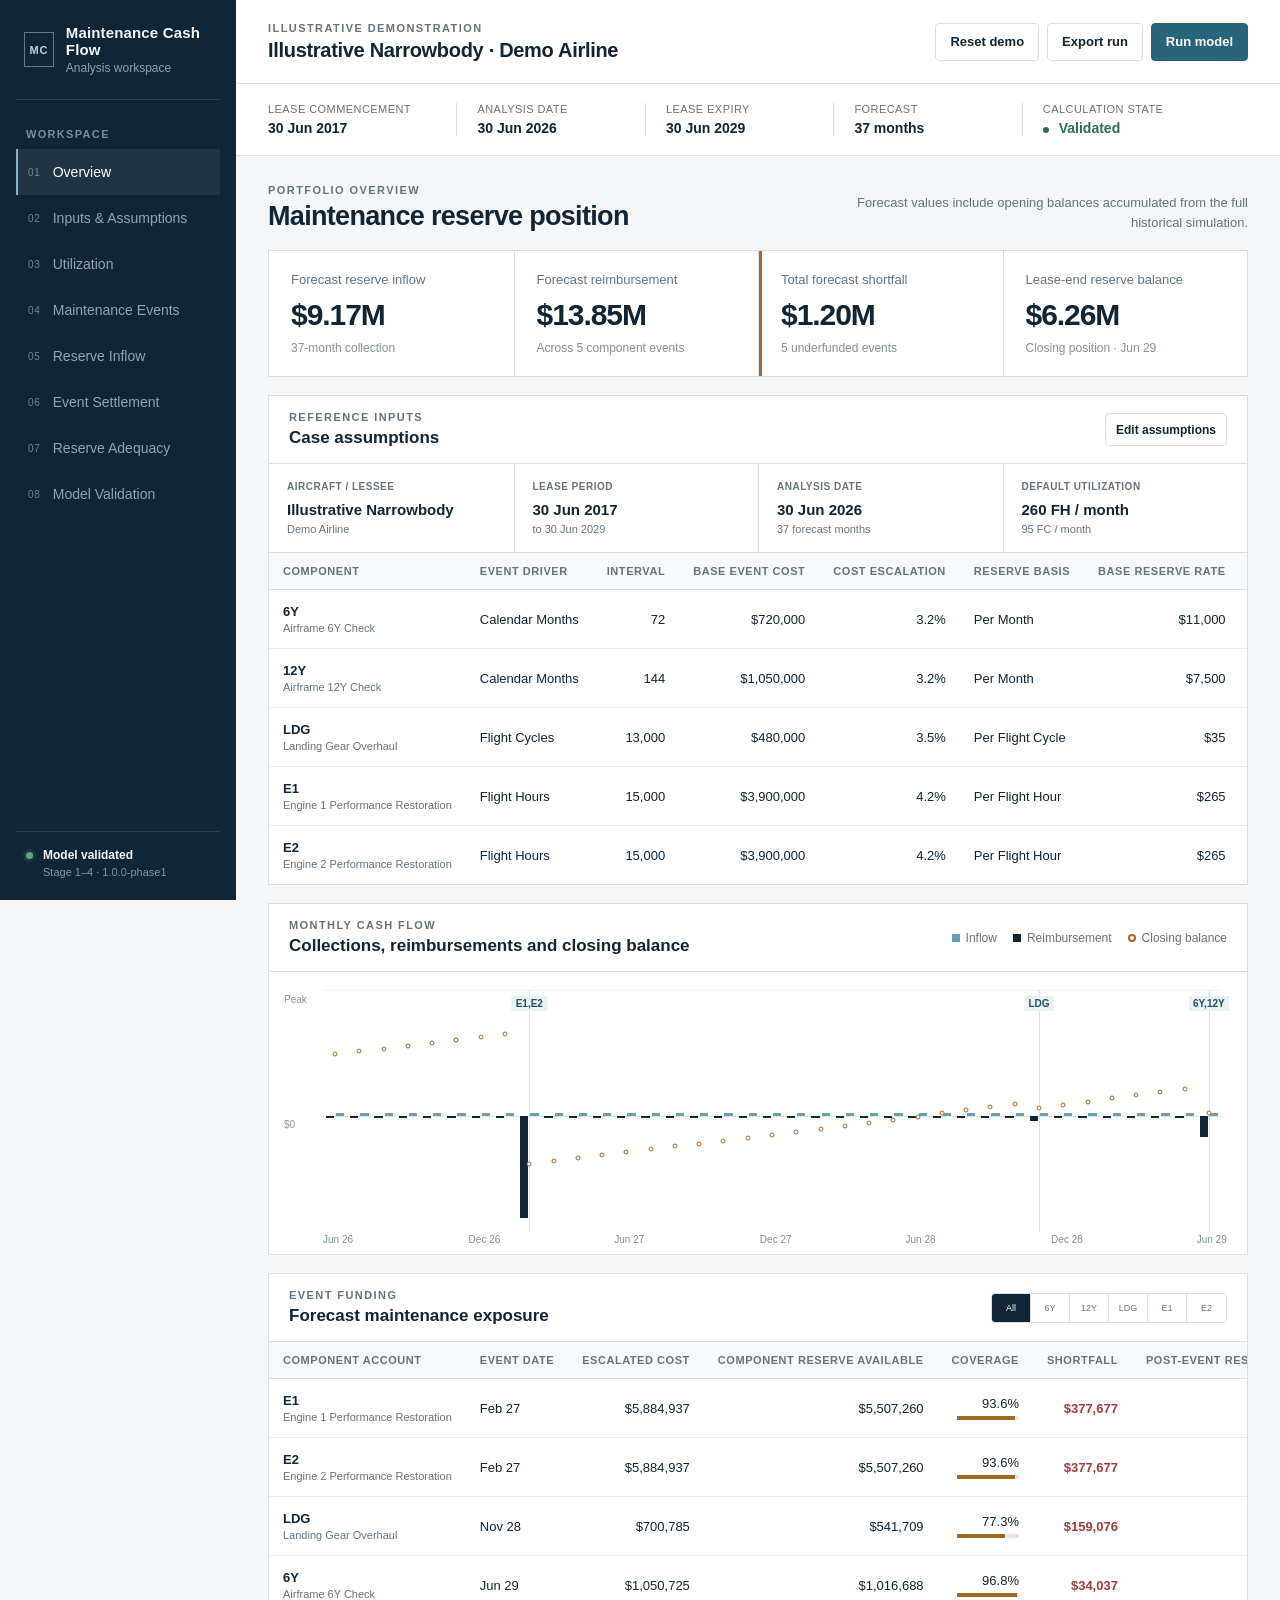
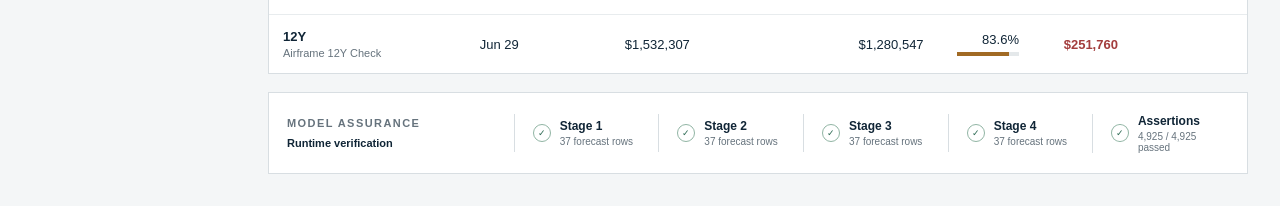
==== docs/index.html @ 44907648 "Initial release" ====
<!doctype html>
<html lang="en">
  <head>
    <meta charset="utf-8">
    <meta name="viewport" content="width=device-width, initial-scale=1">
    <title>Aircraft Maintenance Cash Flow Analysis</title>
    <meta name="description" content="Aircraft maintenance reserve cash-flow workspace">
    <link rel="stylesheet" href="styles.css">
  </head>
  <body>
    <div class="application-shell">
      <aside class="side-navigation">
        <div class="product-mark" aria-label="Aircraft Maintenance Cash Flow Analysis">
          <span class="mark-symbol">MC</span>
          <span><strong>Maintenance Cash Flow</strong><small>Analysis workspace</small></span>
        </div>
        <nav id="model-navigation" aria-label="Model sections">
          <p class="nav-label">Workspace</p>
          <button class="nav-item active" data-view="overview"><span class="nav-index">01</span>Overview</button>
          <button class="nav-item" data-view="assumptions"><span class="nav-index">02</span>Inputs &amp; Assumptions</button>
          <button class="nav-item" data-view="utilization"><span class="nav-index">03</span>Utilization</button>
          <button class="nav-item" data-view="events"><span class="nav-index">04</span>Maintenance Events</button>
          <button class="nav-item" data-view="inflows"><span class="nav-index">05</span>Reserve Inflow</button>
          <button class="nav-item" data-view="cashflow"><span class="nav-index">06</span>Event Settlement</button>
          <button class="nav-item" data-view="risk"><span class="nav-index">07</span>Reserve Adequacy</button>
          <button class="nav-item" data-view="audit"><span class="nav-index">08</span>Model Validation</button>
        </nav>
        <div class="model-version"><span class="status-dot"></span><div><strong id="model-state">Model validated</strong><span id="model-version">Stage 1–4 · v1.0.0-phase1</span></div></div>
      </aside>

      <main class="workspace">
        <header class="top-bar">
          <div><p class="eyebrow" id="case-context">Illustrative demonstration</p><h1 id="case-title">Illustrative Narrowbody · Demo Airline</h1></div>
          <div class="top-actions">
            <button class="button secondary" id="reset-case">Reset demo</button>
            <button class="button secondary" id="export-data">Export run</button>
            <button class="button primary" id="run-model">Run model</button>
          </div>
        </header>

        <section class="case-strip" aria-label="Case details">
          <div><span>Lease commencement</span><strong id="lease-start">—</strong></div>
          <div><span>Analysis date</span><strong id="analysis-date">—</strong></div>
          <div><span>Lease expiry</span><strong id="lease-expiry">—</strong></div>
          <div><span>Forecast</span><strong id="forecast-months">—</strong></div>
          <div class="validated-state"><span>Calculation state</span><strong id="calculation-state"><i></i> Validated</strong></div>
        </section>

        <div id="view-root" tabindex="-1"></div>
      </main>
    </div>

    <div class="toast" id="toast" role="status" aria-live="polite"></div>
    <script src="dashboard-data.js"></script>
    <script src="app.js" defer></script>
  </body>
</html>
---- docs/styles.css ----
:root {
  --canvas: #f4f6f7;
  --surface: #ffffff;
  --ink: #102536;
  --muted: #66737d;
  --border: #d8dee2;
  --accent: #28647a;
  --accent-dark: #1f5265;
  --funded: #2f6b55;
  --warning: #a16a24;
  --danger: #a33d3d;
}

* {
  box-sizing: border-box;
}

html,
body {
  margin: 0;
  min-height: 100%;
}

body {
  background: var(--canvas);
  color: var(--ink);
  font-family: Inter, "IBM Plex Sans", "Segoe UI", Helvetica, Arial, sans-serif;
  font-variant-numeric: tabular-nums;
}

button,
a {
  font: inherit;
}

button:focus-visible,
a:focus-visible {
  outline: 2px solid var(--accent);
  outline-offset: 2px;
}

.application-shell {
  min-height: 100vh;
}

.side-navigation {
  position: fixed;
  inset: 0 auto 0 0;
  width: 236px;
  padding: 24px 16px 18px;
  background: var(--ink);
  color: #f3f7f8;
  display: flex;
  flex-direction: column;
  z-index: 5;
}

.product-mark {
  display: flex;
  align-items: center;
  gap: 12px;
  padding: 0 8px 24px;
  border-bottom: 1px solid rgba(255, 255, 255, 0.12);
}

.mark-symbol {
  display: grid;
  place-items: center;
  width: 35px;
  height: 35px;
  border: 1px solid rgba(255, 255, 255, 0.38);
  color: #b7d4df;
  font-size: 11px;
  font-weight: 750;
  letter-spacing: 0.08em;
}

.product-mark strong,
.product-mark small {
  display: block;
}

.product-mark strong {
  font-size: 13px;
  letter-spacing: 0.01em;
}

.product-mark small {
  margin-top: 3px;
  color: #91a3ad;
  font-size: 11px;
}

.side-navigation nav {
  margin-top: 28px;
}

.nav-label {
  margin: 0 10px 9px;
  color: #78909c;
  font-size: 10px;
  font-weight: 700;
  letter-spacing: 0.12em;
  text-transform: uppercase;
}

.nav-item {
  width: 100%;
  min-height: 42px;
  padding: 0 10px;
  border: 0;
  border-left: 2px solid transparent;
  background: transparent;
  color: #93a6b0;
  display: flex;
  align-items: center;
  gap: 12px;
  text-align: left;
  font-size: 12px;
}

.nav-item:disabled {
  opacity: 1;
  cursor: default;
}

.nav-item:not(.active):hover {
  background: rgba(255, 255, 255, 0.04);
  color: #d9e3e7;
  cursor: pointer;
}

.nav-item.active {
  border-left-color: #86b6c8;
  background: rgba(255, 255, 255, 0.07);
  color: #fff;
}

.nav-index {
  color: #6e8793;
  font-size: 9px;
  letter-spacing: 0.08em;
}

.model-version {
  margin-top: auto;
  padding: 16px 10px 4px;
  border-top: 1px solid rgba(255, 255, 255, 0.12);
  display: flex;
  gap: 10px;
}

.status-dot {
  width: 7px;
  height: 7px;
  margin-top: 4px;
  border-radius: 50%;
  background: #62a383;
  box-shadow: 0 0 0 3px rgba(98, 163, 131, 0.14);
}

.model-version strong,
.model-version span {
  display: block;
}

.model-version strong {
  font-size: 11px;
}

.model-version span {
  margin-top: 4px;
  color: #8399a4;
  font-size: 10px;
}

.workspace {
  margin-left: 236px;
  min-width: 0;
}

.top-bar {
  height: 76px;
  padding: 0 32px;
  border-bottom: 1px solid var(--border);
  background: rgba(255, 255, 255, 0.96);
  display: flex;
  align-items: center;
  justify-content: space-between;
  position: sticky;
  top: 0;
  z-index: 4;
}

.eyebrow {
  margin: 0 0 5px;
  color: var(--muted);
  font-size: 9px;
  font-weight: 750;
  letter-spacing: 0.13em;
  text-transform: uppercase;
}

.top-bar h1 {
  margin: 0;
  font-size: 17px;
  font-weight: 660;
  letter-spacing: -0.015em;
}

.top-actions {
  display: flex;
  align-items: center;
  gap: 8px;
}

.button {
  min-height: 35px;
  padding: 0 14px;
  border-radius: 4px;
  display: inline-flex;
  align-items: center;
  justify-content: center;
  text-decoration: none;
  font-size: 11px;
  font-weight: 650;
}

.button.secondary {
  border: 1px solid var(--border);
  background: #fff;
  color: var(--ink);
}

.button.secondary:hover {
  border-color: #aeb9bf;
  background: #fafbfb;
}

.button.primary {
  border: 1px solid var(--accent);
  background: var(--accent);
  color: #fff;
}

.button.primary:disabled {
  border-color: #9aacb4;
  background: #9aacb4;
  cursor: not-allowed;
}

.case-strip {
  min-height: 65px;
  padding: 0 32px;
  border-bottom: 1px solid var(--border);
  background: #fff;
  display: grid;
  grid-template-columns: repeat(4, minmax(130px, 1fr)) 1.2fr;
  align-items: center;
}

.case-strip > div {
  min-width: 0;
  padding-right: 20px;
}

.case-strip > div + div {
  padding-left: 20px;
  border-left: 1px solid var(--border);
}

.case-strip span,
.case-strip strong {
  display: block;
}

.case-strip span {
  color: var(--muted);
  font-size: 9px;
  letter-spacing: 0.04em;
  text-transform: uppercase;
}

.case-strip strong {
  margin-top: 5px;
  font-size: 11px;
  font-weight: 650;
}

.validated-state strong {
  color: var(--funded);
}

.validated-state i {
  display: inline-block;
  width: 6px;
  height: 6px;
  margin-right: 6px;
  border-radius: 50%;
  background: var(--funded);
}

.pending-state {
  color: var(--warning) !important;
}

.pending-state i {
  background: var(--warning) !important;
}

.overview-heading {
  padding: 28px 32px 18px;
  display: flex;
  justify-content: space-between;
  align-items: end;
}

.overview-heading h2 {
  margin: 0;
  font-size: 22px;
  font-weight: 650;
  letter-spacing: -0.025em;
}

.overview-note {
  max-width: 430px;
  margin: 0;
  color: var(--muted);
  font-size: 10px;
  line-height: 1.5;
  text-align: right;
}

.page-heading {
  min-height: 92px;
}

.heading-side {
  display: flex;
  align-items: center;
  justify-content: flex-end;
  gap: 14px;
}

.draft-badge {
  display: none;
  padding: 5px 8px;
  border: 1px solid #dcc6a8;
  border-radius: 3px;
  background: #fbf6ee;
  color: #805721;
  font-size: 9px;
  font-weight: 700;
  white-space: nowrap;
}

.draft-badge.visible {
  display: inline-block;
}

.metric-grid {
  margin: 0 32px 18px;
  border: 1px solid var(--border);
  background: #fff;
  display: grid;
  grid-template-columns: repeat(4, 1fr);
}

.metric-grid.three {
  grid-template-columns: repeat(3, 1fr);
}

.metric-grid article {
  min-height: 118px;
  padding: 21px 22px;
  position: relative;
}

.metric-grid article + article {
  border-left: 1px solid var(--border);
}

.metric-grid article::before {
  content: "";
  position: absolute;
  inset: 0 auto 0 0;
  width: 3px;
  background: transparent;
}

.metric-grid article.risk-metric::before {
  background: var(--warning);
}

.metric-grid span,
.metric-grid strong,
.metric-grid small {
  display: block;
}

.metric-grid span {
  color: var(--muted);
  font-size: 10px;
}

.metric-grid strong {
  margin-top: 11px;
  font-size: 25px;
  font-weight: 620;
  letter-spacing: -0.035em;
}

.metric-grid small {
  margin-top: 9px;
  color: #84919a;
  font-size: 9px;
}

.panel {
  margin: 0 32px 18px;
  border: 1px solid var(--border);
  background: var(--surface);
}

.panel-header {
  min-height: 66px;
  padding: 15px 20px;
  border-bottom: 1px solid var(--border);
  display: flex;
  align-items: center;
  justify-content: space-between;
  gap: 18px;
}

.panel-header h3 {
  margin: 0;
  font-size: 14px;
  font-weight: 660;
}

.panel-note {
  color: var(--muted);
  font-size: 9px;
}

.button.compact {
  min-height: 29px;
  padding-inline: 10px;
  font-size: 9px;
}

.button.large {
  min-height: 40px;
  padding-inline: 18px;
}

.section-filter {
  margin: 0 32px 12px;
  display: flex;
  justify-content: flex-end;
}

.reserve-account-control {
  margin: 0 32px 20px;
  border: 1px solid #aebfc5;
  border-top: 3px solid var(--accent);
  border-radius: 4px;
  background: #fff;
  box-shadow: 0 5px 18px rgba(29, 51, 59, 0.06);
}

.reserve-account-intro {
  padding: 20px 22px 18px;
  display: flex;
  align-items: center;
  justify-content: space-between;
  gap: 32px;
}

.reserve-account-intro h3 {
  margin: 4px 0 7px;
  color: var(--ink);
  font-size: 19px;
  font-weight: 680;
  letter-spacing: -0.025em;
}

.reserve-account-intro p:last-child {
  max-width: 760px;
  margin: 0;
  color: #5c6d75;
  font-size: 13px;
  line-height: 1.55;
}

.active-account {
  min-width: 190px;
  padding-left: 20px;
  border-left: 1px solid var(--border);
}

.active-account span,
.active-account strong,
.active-account small {
  display: block;
}

.active-account span {
  color: var(--muted);
  font-size: 10px;
  font-weight: 700;
  letter-spacing: 0.07em;
  text-transform: uppercase;
}

.active-account strong {
  margin-top: 5px;
  color: var(--accent-dark);
  font-size: 15px;
}

.active-account small {
  margin-top: 3px;
  color: var(--muted);
  font-size: 11px;
}

.reserve-account-tabs {
  display: grid;
  grid-template-columns: repeat(6, minmax(0, 1fr));
  border-top: 1px solid var(--border);
}

.reserve-account-tabs button {
  min-height: 64px;
  padding: 11px 12px;
  border: 0;
  border-right: 1px solid var(--border);
  background: #f8fafb;
  color: var(--ink);
  text-align: left;
  cursor: pointer;
  transition: background 140ms ease, color 140ms ease, box-shadow 140ms ease;
}

.reserve-account-tabs button:last-child {
  border-right: 0;
}

.reserve-account-tabs button:hover {
  background: #eef4f5;
}

.reserve-account-tabs button:focus-visible {
  position: relative;
  z-index: 1;
  outline: 3px solid rgba(47, 108, 126, 0.32);
  outline-offset: -3px;
}

.reserve-account-tabs button strong,
.reserve-account-tabs button small {
  display: block;
}

.reserve-account-tabs button strong {
  font-size: 14px;
  font-weight: 750;
}

.reserve-account-tabs button small {
  margin-top: 4px;
  overflow: hidden;
  color: #77868d;
  font-size: 10px;
  text-overflow: ellipsis;
  white-space: nowrap;
}

.reserve-account-tabs button.selected {
  background: var(--ink);
  color: #fff;
  box-shadow: inset 0 -3px 0 var(--accent);
}

.reserve-account-tabs button.selected small {
  color: #c8d5d9;
}

.snapshot-grid {
  display: grid;
  grid-template-columns: repeat(4, 1fr);
  border-bottom: 1px solid var(--border);
}

.snapshot-grid > div {
  min-height: 88px;
  padding: 17px 18px;
}

.snapshot-grid > div + div {
  border-left: 1px solid var(--border);
}

.snapshot-grid span,
.snapshot-grid strong,
.snapshot-grid small {
  display: block;
}

.snapshot-grid span {
  color: var(--muted);
  font-size: 8px;
  font-weight: 700;
  letter-spacing: 0.05em;
  text-transform: uppercase;
}

.snapshot-grid strong {
  margin-top: 9px;
  font-size: 12px;
}

.snapshot-grid small {
  margin-top: 5px;
  color: var(--muted);
  font-size: 8px;
}

.assumption-snapshot tbody td:nth-child(2),
.assumption-snapshot tbody td:nth-child(6) {
  text-transform: capitalize;
}

.chart-legend {
  display: flex;
  gap: 16px;
  color: var(--muted);
  font-size: 9px;
}

.chart-legend span {
  display: flex;
  align-items: center;
  gap: 6px;
}

.chart-legend i {
  width: 8px;
  height: 8px;
  display: inline-block;
}

.legend-inflow { background: #67a0b2; }
.legend-outflow { background: var(--ink); }
.legend-balance { border: 2px solid var(--warning); border-radius: 50%; }

.chart-frame {
  height: 282px;
  padding: 18px 26px 12px 54px;
  position: relative;
}

.axis-label {
  position: absolute;
  left: 15px;
  color: #8b969d;
  font-size: 8px;
}

.axis-top { top: 22px; }
.axis-middle { top: 147px; }

.cashflow-chart {
  height: 242px;
  display: grid;
  grid-template-columns: repeat(37, minmax(7px, 1fr));
  position: relative;
  border-top: 1px solid #edf0f2;
}

.chart-midline {
  position: absolute;
  left: 0;
  right: 0;
  top: 52%;
  border-top: 1px solid #dfe4e7;
}

.chart-month {
  min-width: 0;
  position: relative;
}

.chart-month.event-month {
  position: relative;
}

.chart-month.event-month::before {
  content: "";
  position: absolute;
  top: 0;
  bottom: 0;
  left: 50%;
  border-left: 1px solid rgba(40, 100, 122, 0.18);
  pointer-events: none;
}

.inflow-bar,
.outflow-bar {
  position: absolute;
  width: 34%;
  min-height: 2px;
}

.inflow-bar {
  right: 12%;
  bottom: 48%;
  height: var(--inflow-height);
  background: #67a0b2;
}

.outflow-bar {
  left: 12%;
  top: 52%;
  height: var(--outflow-height);
  background: var(--ink);
}

.balance-point {
  position: absolute;
  left: 50%;
  bottom: var(--balance-position);
  width: 5px;
  height: 5px;
  border: 1.5px solid var(--warning);
  border-radius: 50%;
  background: #fff;
  transform: translate(-50%, 50%);
  z-index: 2;
}

.event-label {
  position: absolute;
  left: 50%;
  top: 5px;
  padding: 2px 4px;
  background: #eaf1f3;
  color: var(--accent-dark);
  font-size: 7px;
  font-weight: 750;
  white-space: nowrap;
  transform: translateX(-50%);
}

.chart-month time {
  position: absolute;
  left: 0;
  bottom: -2px;
  color: #7f8c94;
  font-size: 7px;
  white-space: nowrap;
  transform: translateY(100%);
}

.component-filter {
  display: flex;
  border: 1px solid var(--border);
  border-radius: 4px;
  overflow: hidden;
}

.component-filter button {
  height: 28px;
  min-width: 39px;
  padding: 0 9px;
  border: 0;
  border-right: 1px solid var(--border);
  background: #fff;
  color: var(--muted);
  font-size: 9px;
  cursor: pointer;
}

.component-filter button:last-child { border-right: 0; }
.component-filter button.selected { background: var(--ink); color: #fff; }

.table-scroll {
  overflow-x: auto;
}

table {
  width: 100%;
  border-collapse: collapse;
  font-size: 10px;
}

th {
  padding: 10px 14px;
  border-bottom: 1px solid var(--border);
  background: #f8f9fa;
  color: var(--muted);
  font-size: 8px;
  font-weight: 750;
  letter-spacing: 0.05em;
  text-align: left;
  text-transform: uppercase;
  white-space: nowrap;
}

td {
  padding: 12px 14px;
  border-bottom: 1px solid #e8ecee;
  white-space: nowrap;
}

tbody tr:last-child td { border-bottom: 0; }
tbody tr:hover { background: #fafbfb; }

.number { text-align: right; }

.component-code,
.component-name {
  display: block;
}

.component-code {
  font-size: 10px;
}

.component-name {
  max-width: 220px;
  margin-top: 3px;
  overflow: hidden;
  color: var(--muted);
  font-size: 8px;
  text-overflow: ellipsis;
}

.coverage-cell > span {
  display: block;
}

.coverage-cell > i {
  display: block;
  width: 62px;
  height: 3px;
  margin: 5px 0 0 auto;
  background: #e4e8ea;
}

.coverage-cell b {
  display: block;
  height: 100%;
}

.coverage-cell b.funded { background: var(--funded); }
.coverage-cell b.underfunded { background: var(--warning); }
.shortfall { color: var(--danger); font-weight: 650; }

.status {
  display: inline-block;
  padding: 4px 7px;
  border-radius: 3px;
  font-size: 8px;
  font-weight: 700;
}

.status.funded { background: #e7f0eb; color: var(--funded); }
.status.underfunded { background: #f5ece0; color: #865719; }

.audit-strip {
  min-height: 82px;
  margin: 0 32px 32px;
  padding: 13px 18px;
  border: 1px solid var(--border);
  background: #fff;
  display: grid;
  grid-template-columns: 1.6fr repeat(5, 1fr);
  align-items: center;
  gap: 8px;
}

.audit-strip > div + div {
  min-height: 38px;
  padding-left: 18px;
  border-left: 1px solid var(--border);
}

.audit-strip > div > strong {
  font-size: 11px;
}

.audit-check {
  display: flex;
  align-items: center;
  gap: 9px;
}

.audit-check > span {
  display: grid;
  place-items: center;
  width: 18px;
  height: 18px;
  border: 1px solid #91b5a4;
  border-radius: 50%;
  color: var(--funded);
  font-size: 9px;
}

.audit-check strong,
.audit-check small {
  display: block;
}

.audit-check strong { font-size: 9px; }
.audit-check small { margin-top: 3px; color: var(--muted); font-size: 8px; }

.form-panel {
  overflow: hidden;
}

.form-grid {
  padding: 20px;
  display: grid;
  grid-template-columns: repeat(4, minmax(150px, 1fr));
  gap: 17px 18px;
}

.field {
  display: block;
}

.field > span {
  display: block;
  margin-bottom: 7px;
  color: var(--muted);
  font-size: 9px;
  font-weight: 700;
  letter-spacing: 0.04em;
  text-transform: uppercase;
}

input,
select {
  width: 100%;
  min-height: 34px;
  padding: 0 9px;
  border: 1px solid #cbd3d8;
  border-radius: 3px;
  background: #fff;
  color: var(--ink);
  font: inherit;
  font-size: 10px;
}

input:focus,
select:focus {
  border-color: var(--accent);
  outline: 1px solid var(--accent);
}

.assumption-table td {
  vertical-align: top;
}

.assumption-table input,
.assumption-table select {
  min-width: 100px;
  height: 31px;
  min-height: 31px;
  font-size: 9px;
}

.assumption-table td:first-child input {
  min-width: 185px;
  margin-top: 6px;
}

.assumption-table td:nth-child(2) select,
.assumption-table td:nth-child(6) select {
  min-width: 126px;
}

.not-applicable {
  display: block;
  padding-top: 9px;
  color: #97a2a8;
  font-size: 9px;
  text-align: center;
}

.assumption-footnote {
  padding: 11px 14px;
  border-top: 1px solid var(--border);
  background: #fafbfb;
  color: var(--muted);
  font-size: 9px;
}

.component-date-grid {
  padding: 16px;
  display: grid;
  grid-template-columns: repeat(5, 1fr);
  gap: 10px;
}

.component-date-grid article {
  padding: 14px;
  border: 1px solid var(--border);
  background: #fafbfb;
}

.component-date-grid article > div {
  min-height: 44px;
  margin-bottom: 12px;
  display: flex;
  align-items: flex-start;
  gap: 8px;
}

.component-date-grid article > div strong {
  font-size: 9px;
  line-height: 1.4;
}

.component-date-grid .field + .field {
  margin-top: 11px;
}

.override-list {
  padding: 18px 20px;
}

.override-row {
  padding: 12px;
  border: 1px solid var(--border);
  display: grid;
  grid-template-columns: repeat(3, 1fr) auto;
  align-items: end;
  gap: 12px;
}

.override-row + .override-row {
  margin-top: 8px;
}

.remove-button {
  height: 34px;
  padding: 0 10px;
  border: 1px solid #d8bcbc;
  border-radius: 3px;
  background: #fff;
  color: var(--danger);
  font-size: 9px;
  cursor: pointer;
}

.empty-state {
  padding: 36px 20px;
  color: var(--muted);
  font-size: 10px;
  text-align: center;
}

.compact-empty {
  padding: 16px;
  border: 1px dashed #cfd7db;
}

.form-actions {
  margin: 0 32px 32px;
  padding: 16px 18px;
  border: 1px solid var(--border);
  background: #fff;
  display: flex;
  align-items: center;
  justify-content: space-between;
}

.form-actions p {
  margin: 0;
  color: var(--muted);
  font-size: 10px;
}

.utilization-chart {
  height: 260px;
  padding: 22px 25px 34px;
  display: grid;
  grid-template-columns: repeat(37, minmax(7px, 1fr));
  align-items: end;
  gap: 2px;
}

.util-column {
  height: 190px;
  position: relative;
  display: flex;
  align-items: end;
  justify-content: center;
  gap: 1px;
  border-bottom: 1px solid #dfe4e7;
}

.util-column .fh-bar,
.util-column .fc-bar {
  width: 35%;
  min-height: 2px;
}

.fh-bar { background: #67a0b2; }
.fc-bar { background: var(--ink); }

.util-column time {
  position: absolute;
  left: 0;
  bottom: -19px;
  color: #7f8c94;
  font-size: 7px;
  white-space: nowrap;
}

.data-table {
  max-height: 510px;
  overflow: auto;
}

.data-table thead {
  position: sticky;
  top: 0;
  z-index: 1;
}

.utilization-basis,
.utilization-results,
.utilization-schedule {
  max-width: 920px;
}

.utilization-basis {
  border-top: 3px solid #b8c6cc;
}

.basis-grid {
  display: grid;
  grid-template-columns: repeat(5, 1fr);
  gap: 1px;
  background: var(--border);
}

.basis-grid > div {
  min-width: 0;
  padding: 17px 18px;
  background: #fff;
}

.basis-grid span,
.basis-grid strong,
.basis-grid small,
.checkpoint-heading span,
.checkpoint-heading time,
.usage-pair strong,
.usage-pair small {
  display: block;
}

.basis-grid span,
.checkpoint-heading span {
  color: var(--muted);
  font-size: 11px;
  font-weight: 700;
  letter-spacing: 0.035em;
  text-transform: uppercase;
}

.basis-grid strong {
  margin-top: 8px;
  font-size: 14px;
  font-weight: 680;
}

.basis-grid small {
  margin-top: 6px;
  color: #84919a;
  font-size: 10px;
  line-height: 1.35;
}

.checkpoint-grid {
  display: grid;
  grid-template-columns: repeat(2, 1fr);
  gap: 1px;
  background: var(--border);
}

.checkpoint-grid article {
  padding: 19px 22px 22px;
  background: #fff;
}

.checkpoint-heading {
  display: flex;
  align-items: center;
  justify-content: space-between;
  gap: 14px;
}

.checkpoint-heading time {
  color: var(--muted);
  font-size: 11px;
}

.usage-pair {
  margin-top: 17px;
  display: grid;
  grid-template-columns: repeat(2, 1fr);
  gap: 18px;
}

.usage-pair > div + div {
  padding-left: 18px;
  border-left: 1px solid var(--border);
}

.usage-pair strong {
  font-size: 25px;
  font-weight: 650;
  letter-spacing: -0.03em;
}

.usage-pair small {
  margin-top: 7px;
  color: var(--muted);
  font-size: 10px;
}

.schedule-actions {
  display: flex;
  align-items: center;
  justify-content: flex-end;
  gap: 14px;
}

.utilization-schedule {
  border-top: 3px solid var(--accent);
}

.utilization-table {
  max-height: none;
  padding-inline: 18px;
  overflow: visible;
}

.utilization-table table {
  width: 800px;
  margin-inline: auto;
  table-layout: fixed;
}

.utilization-table .date-column { width: 190px; }
.utilization-table .period-column { width: 86px; }
.utilization-table .monthly-column { width: 126px; }
.utilization-table .total-column { width: 136px; }

.utilization-table th:not(:first-child),
.utilization-table td:not(:first-child) {
  border-left: 1px solid #edf0f1;
}

.utilization-table th,
.utilization-table td {
  padding-inline: 16px;
}

.utilization-table tbody tr:nth-child(even):not(.checkpoint-row) {
  background: #fafbfb;
}

.utilization-table .checkpoint-row {
  background: #eef5f7;
}

.utilization-table .checkpoint-row td {
  border-top: 1px solid #b9ccd3;
  border-bottom: 1px solid #b9ccd3;
}

.utilization-table td:first-child strong,
.utilization-table .row-tag {
  display: block;
}

.utilization-table td:first-child strong {
  font-size: 13px;
}

.row-tag {
  width: fit-content;
  margin-top: 5px;
  padding: 3px 6px;
  border-radius: 3px;
  background: #dcebef;
  color: var(--accent-dark);
  font-size: 10px;
  font-weight: 750;
}

.utilization-table .cumulative {
  color: var(--ink);
  font-weight: 700;
}

.schedule-note {
  padding: 14px 18px;
  border-top: 1px solid var(--border);
  background: #f8fafb;
  display: flex;
  gap: 14px;
  font-size: 12px;
}

.schedule-note strong {
  color: var(--accent-dark);
  white-space: nowrap;
}

.schedule-note span {
  color: var(--muted);
  line-height: 1.5;
}

.event-summary {
  margin: 0 32px 18px;
  border: 1px solid var(--border);
  background: #fff;
  display: grid;
  grid-template-columns: repeat(5, 1fr);
}

.event-summary article {
  min-height: 84px;
  padding: 16px;
  display: flex;
  align-items: flex-start;
  gap: 10px;
}

.event-summary article + article {
  border-left: 1px solid var(--border);
}

.component-pill {
  display: inline-grid;
  min-width: 32px;
  height: 24px;
  padding-inline: 6px;
  place-items: center;
  border: 1px solid #b8c8cf;
  border-radius: 3px;
  color: var(--accent-dark);
  font-size: 8px;
  font-weight: 800;
}

.event-summary strong,
.event-summary small {
  display: block;
}

.event-summary strong { font-size: 10px; }
.event-summary small { margin-top: 5px; color: var(--muted); font-size: 8px; line-height: 1.4; }

.event-timeline {
  min-height: 160px;
  padding: 26px 22px;
  display: flex;
  align-items: flex-start;
  gap: 8px;
  overflow-x: auto;
}

.event-timeline article {
  min-width: 145px;
  padding: 14px;
  border-top: 2px solid var(--accent);
  background: #f6f9fa;
}

.event-timeline time,
.event-timeline strong,
.event-timeline span {
  display: block;
}

.event-timeline time { color: var(--muted); font-size: 8px; }
.event-timeline strong { margin-top: 7px; font-size: 13px; }
.event-timeline span { margin-top: 8px; color: var(--muted); font-size: 8px; }

.event-basis,
.event-results,
.event-schedule {
  max-width: 920px;
}

.event-basis {
  border-top: 3px solid #b8c6cc;
}

.event-basis-grid {
  display: grid;
  grid-template-columns: repeat(5, 1fr);
  gap: 1px;
  background: var(--border);
}

.event-basis-grid article {
  min-width: 0;
  padding: 16px;
  background: #fff;
}

.event-component {
  min-height: 64px;
  display: flex;
  align-items: flex-start;
  gap: 10px;
}

.event-component strong,
.event-component small,
.event-interval span,
.event-interval strong,
.event-count-grid strong,
.event-count-grid small {
  display: block;
}

.event-component strong {
  font-size: 12px;
  line-height: 1.35;
}

.event-component small {
  margin-top: 5px;
  color: var(--muted);
  font-size: 10px;
}

.event-interval {
  margin-top: 14px;
  padding-top: 12px;
  border-top: 1px solid var(--border);
}

.event-interval span {
  color: var(--muted);
  font-size: 9px;
  font-weight: 700;
  letter-spacing: 0.04em;
  text-transform: uppercase;
}

.event-interval strong {
  margin-top: 6px;
  font-size: 14px;
}

.event-interval small {
  display: block;
  margin-top: 6px;
  color: var(--muted);
  font-size: 10px;
}

.event-count-grid {
  display: grid;
  grid-template-columns: repeat(5, 1fr);
  gap: 1px;
  background: var(--border);
}

.event-count-grid article {
  min-height: 88px;
  padding: 16px;
  background: #fff;
  display: flex;
  align-items: flex-start;
  gap: 11px;
}

.event-count-grid strong {
  font-size: 23px;
  font-weight: 650;
  line-height: 1;
}

.event-count-grid small {
  margin-top: 7px;
  color: var(--muted);
  font-size: 10px;
  line-height: 1.35;
}

.event-timeline-heading {
  padding: 16px 20px 0;
  display: flex;
  align-items: baseline;
  justify-content: space-between;
  gap: 16px;
}

.event-timeline-heading strong { font-size: 12px; }
.event-timeline-heading span { color: var(--muted); font-size: 10px; }

.event-results .event-timeline {
  min-height: 0;
  padding-top: 16px;
}

.event-schedule {
  border-top: 3px solid var(--accent);
}

.event-schedule-table {
  max-height: none;
  overflow: visible;
}

.event-schedule-table th:not(:first-child),
.event-schedule-table td:not(:first-child) {
  border-left: 1px solid #edf0f1;
}

.event-schedule-table tbody tr:nth-child(even) {
  background: #fafbfb;
}

.inflow-basis {
  border-top: 3px solid #b8c6cc;
}

.inflow-schedule,
.settlement-core {
  border-top: 3px solid var(--accent);
}

.opening-bridge {
  border-top: 3px solid #b8c6cc;
}

.opening-bridge-metrics {
  display: grid;
  grid-template-columns: repeat(3, 1fr);
  gap: 1px;
  background: var(--border);
}

.opening-bridge-metrics > div {
  padding: 18px 20px;
  background: #fff;
}

.opening-bridge-metrics span,
.opening-bridge-metrics strong,
.opening-bridge-metrics small {
  display: block;
}

.opening-bridge-metrics span {
  color: var(--muted);
  font-size: 11px;
}

.opening-bridge-metrics strong {
  margin-top: 9px;
  font-size: 24px;
  font-weight: 650;
  letter-spacing: -0.03em;
}

.opening-bridge-metrics small {
  margin-top: 7px;
  color: #84919a;
  font-size: 10px;
}

.inflow-schedule-table,
.opening-bridge-table,
.historical-settlement-table,
.history-rollforward-table,
.settlement-table,
.component-account-table,
.cashflow-detail-table {
  max-height: none;
  overflow: visible;
}

.inflow-schedule-table th:not(:first-child),
.inflow-schedule-table td:not(:first-child),
.opening-bridge-table th:not(:first-child),
.opening-bridge-table td:not(:first-child),
.historical-settlement-table th:not(:first-child),
.historical-settlement-table td:not(:first-child),
.history-rollforward-table th:not(:first-child),
.history-rollforward-table td:not(:first-child),
.settlement-table th:not(:first-child),
.settlement-table td:not(:first-child),
.component-account-table th:not(:first-child),
.component-account-table td:not(:first-child),
.cashflow-detail-table th:not(:first-child),
.cashflow-detail-table td:not(:first-child) {
  border-left: 1px solid #edf0f1;
}

.inflow-schedule-table tbody tr:nth-child(even),
.history-rollforward-table tbody tr:nth-child(even),
.cashflow-detail-table tbody tr:nth-child(even) {
  background: #fafbfb;
}

.opening-bridge-table td:first-child {
  color: var(--accent-dark);
  font-weight: 750;
}

.component-event-section {
  border-top: 1px solid var(--border);
  background: #fcfdfd;
}

.subsection-header {
  padding: 20px;
  display: flex;
  align-items: flex-end;
  justify-content: space-between;
  gap: 24px;
}

.subsection-header h4 {
  margin: 4px 0 0;
  color: var(--ink);
  font-size: 17px;
  letter-spacing: -0.02em;
}

.subsection-header > span {
  color: var(--muted);
  font-size: 11px;
}

.historical-settlement-table tbody tr,
.component-account-table tbody tr {
  background: #fff;
}

.historical-settlement-table td:nth-child(2),
.component-account-table td:first-child {
  color: var(--accent-dark);
  font-weight: 750;
}

.historical-settlement-table td:nth-child(7),
.settlement-table td:nth-child(7) {
  color: var(--accent-dark);
  font-weight: 750;
}

.historical-settlement-table td:nth-child(8):not(:empty),
.settlement-table td:nth-child(8):not(:empty) {
  color: var(--danger);
  font-weight: 750;
}

.account-separation-note {
  background: #f2f7f8;
}

.component-reconciliation {
  margin-top: 18px;
  border-top: 2px solid #8fa7b0;
}

.history-detail {
  border-top: 1px solid var(--border);
  background: #fafbfb;
}

.history-detail summary {
  padding: 15px 20px;
  color: var(--accent-dark);
  font-size: 12px;
  font-weight: 750;
  cursor: pointer;
}

.history-detail[open] summary {
  border-bottom: 1px solid var(--border);
}

.history-detail .history-rollforward-table {
  background: #fff;
}

.settlement-core .panel-header h3 {
  font-size: 19px;
}

.settlement-table tbody tr {
  background: #f8fbfc;
}

.settlement-table tbody tr:hover {
  background: #eef5f7;
}

.cashflow-detail {
  margin-top: 24px;
  border-top: 2px solid #cbd5d9;
}

.cashflow-detail .panel-header {
  background: #fafbfb;
}

.risk-summary {
  margin-bottom: 20px;
}

.risk-exceptions {
  border-top: 3px solid var(--warning);
}

.risk-exception-grid {
  padding: 18px;
  display: grid;
  grid-template-columns: repeat(2, minmax(0, 1fr));
  gap: 14px;
  background: #f8fafb;
}

.risk-exception-card {
  min-width: 0;
  padding: 20px;
  border: 1px solid #d9c1a2;
  border-left: 4px solid var(--warning);
  background: #fff;
}

.risk-exception-heading {
  display: flex;
  align-items: flex-start;
  justify-content: space-between;
  gap: 18px;
}

.risk-exception-heading > div {
  min-width: 0;
}

.risk-exception-card time {
  color: var(--muted);
  font-size: 11px;
  white-space: nowrap;
}

.risk-exception-card h4 {
  margin: 8px 0 0;
  color: var(--ink);
  font-size: 15px;
  line-height: 1.35;
}

.funding-gap {
  margin: 20px 0;
  padding: 15px 16px;
  border: 1px solid #ead9c3;
  background: #fbf6ee;
}

.funding-gap span,
.funding-gap strong {
  display: block;
}

.funding-gap span {
  color: #85602e;
  font-size: 10px;
  font-weight: 750;
  letter-spacing: 0.06em;
  text-transform: uppercase;
}

.funding-gap strong {
  margin-top: 5px;
  color: var(--danger);
  font-size: 25px;
  letter-spacing: -0.035em;
}

.risk-exception-card dl {
  margin: 0 0 18px;
  display: grid;
  grid-template-columns: 1fr 1fr;
  gap: 16px 20px;
}

.risk-exception-card dt {
  color: var(--muted);
  font-size: 10px;
}

.risk-exception-card dd {
  margin: 5px 0 0;
  color: var(--ink);
  font-size: 13px;
  font-weight: 680;
}

.risk-clear-state {
  min-height: 132px;
  padding: 24px;
  display: flex;
  align-items: center;
  justify-content: center;
  gap: 14px;
  background: #f7faf8;
}

.risk-clear-state > span {
  width: 34px;
  height: 34px;
  border-radius: 50%;
  background: var(--funded);
  color: #fff;
  display: grid;
  place-items: center;
  font-weight: 800;
}

.risk-clear-state strong {
  font-size: 14px;
}

.risk-clear-state p {
  margin: 5px 0 0;
  color: var(--muted);
  font-size: 12px;
}

.risk-detail {
  margin-top: 20px;
  border-top: 2px solid #9cb0b7;
}

.validation-summary {
  margin-bottom: 20px;
}

.run-identity {
  border-top: 3px solid var(--accent);
}

.run-identity-grid {
  display: grid;
  grid-template-columns: repeat(3, minmax(0, 1fr));
}

.run-identity-grid > div {
  min-width: 0;
  min-height: 82px;
  padding: 17px 20px;
  border-top: 1px solid var(--border);
}

.run-identity-grid > div:not(:nth-child(3n + 1)) {
  border-left: 1px solid var(--border);
}

.run-identity-grid span,
.run-identity-grid strong {
  display: block;
}

.run-identity-grid span {
  color: var(--muted);
  font-size: 10px;
}

.run-identity-grid strong {
  margin-top: 7px;
  color: var(--ink);
  font-size: 13px;
  line-height: 1.4;
}

.mono-value {
  overflow: hidden;
  font-family: ui-monospace, SFMono-Regular, Menlo, Monaco, Consolas, monospace;
  font-size: 10px !important;
  text-overflow: ellipsis;
  white-space: nowrap;
}

.runtime-validation {
  margin-top: 20px;
  border-top: 3px solid #8fa7b0;
}

.validation-check-list article {
  min-height: 82px;
  padding: 15px 20px;
  border-top: 1px solid var(--border);
  display: grid;
  grid-template-columns: 38px minmax(0, 1fr) 130px;
  align-items: center;
  gap: 14px;
}

.validation-check-list article:nth-child(even) {
  background: #fafbfb;
}

.validation-check-list article > div:nth-child(2) strong {
  color: var(--ink);
  font-size: 13px;
}

.validation-check-list article > div:nth-child(2) p {
  margin: 5px 0 0;
  color: var(--muted);
  font-size: 11px;
  line-height: 1.45;
}

.validation-count {
  text-align: right;
}

.validation-count strong,
.validation-count span {
  display: block;
}

.validation-count strong {
  font-size: 13px;
}

.validation-count span {
  margin-top: 5px;
  color: var(--funded);
  font-size: 10px;
  font-weight: 750;
  text-transform: uppercase;
}

.validation-failures {
  border-top: 1px solid var(--border);
}

.validation-failures summary {
  padding: 15px 20px;
  color: var(--danger);
  font-size: 12px;
  font-weight: 750;
  cursor: pointer;
}

.validation-clear {
  min-height: 66px;
  padding: 14px 20px;
  border-top: 1px solid var(--border);
  background: #f7faf8;
  display: flex;
  align-items: center;
  gap: 10px;
}

.validation-clear > span {
  width: 23px;
  height: 23px;
  border-radius: 50%;
  background: var(--funded);
  color: #fff;
  display: grid;
  flex: 0 0 auto;
  place-items: center;
  font-size: 11px;
  font-weight: 800;
}

.validation-clear p {
  margin: 0;
  color: #49645a;
  font-size: 12px;
}

.workbook-reconciliation,
.input-change-panel,
.methodology {
  margin-top: 20px;
}

.workbook-reconciliation {
  border-top: 3px solid var(--funded);
}

.reconciliation-source {
  display: grid;
  grid-template-columns: 1.4fr 1.2fr 0.6fr;
  border-top: 1px solid var(--border);
  border-bottom: 1px solid var(--border);
  background: #fafbfb;
}

.reconciliation-source > div {
  min-width: 0;
  padding: 15px 20px;
}

.reconciliation-source > div + div {
  border-left: 1px solid var(--border);
}

.reconciliation-source span,
.reconciliation-source strong {
  display: block;
}

.reconciliation-source span {
  color: var(--muted);
  font-size: 10px;
}

.reconciliation-source strong {
  margin-top: 6px;
  overflow: hidden;
  color: var(--ink);
  font-size: 11px;
  text-overflow: ellipsis;
  white-space: nowrap;
}

.workbook-reconciliation-table,
.input-change-table,
.validation-failure-table {
  max-height: none;
  overflow: visible;
}

.workbook-reconciliation-table td:first-child,
.input-change-table td:first-child {
  color: var(--accent-dark);
  font-weight: 700;
}

.reconciliation-message {
  padding: 22px 20px;
}

.reconciliation-message p {
  margin: 0;
  color: var(--ink);
  font-size: 13px;
}

.reconciliation-message span {
  display: block;
  margin-top: 6px;
  color: var(--muted);
  font-size: 11px;
}

.audit-cards {
  margin: 0 32px 18px;
  display: grid;
  grid-template-columns: repeat(3, 1fr);
  gap: 12px;
}

.audit-cards article {
  min-height: 110px;
  padding: 18px;
  border: 1px solid var(--border);
  background: #fff;
  display: flex;
  align-items: center;
  gap: 14px;
}

.audit-icon {
  display: grid;
  place-items: center;
  width: 34px;
  height: 34px;
  border: 1px solid #91b5a4;
  border-radius: 50%;
  color: var(--funded);
  font-size: 15px;
}

.audit-icon.failed { border-color: #d5aaaa; color: var(--danger); }
.audit-cards p { margin: 0 0 5px; color: var(--muted); font-size: 9px; text-transform: capitalize; }
.audit-cards strong, .audit-cards small { display: block; }
.audit-cards strong { font-size: 14px; }
.audit-cards small { margin-top: 6px; color: var(--muted); font-size: 8px; }

.status.neutral { background: #edf1f3; color: #51626c; }

.reconciliation-body {
  padding: 20px;
}

.reconciliation-body > p {
  margin: 0 0 16px;
  color: var(--muted);
  font-size: 10px;
}

.reconciliation-grid {
  display: grid;
  grid-template-columns: repeat(4, 1fr);
  border: 1px solid var(--border);
}

.reconciliation-grid > div {
  padding: 15px;
}

.reconciliation-grid > div + div { border-left: 1px solid var(--border); }
.reconciliation-grid span { color: var(--funded); }
.reconciliation-grid strong, .reconciliation-grid small { display: block; margin-top: 5px; }
.reconciliation-grid strong { font-size: 10px; text-transform: capitalize; }
.reconciliation-grid small { color: var(--muted); font-size: 8px; }

.methodology ol {
  margin: 0;
  padding: 8px 20px 20px;
  list-style: none;
  display: grid;
  grid-template-columns: repeat(4, 1fr);
}

.methodology li {
  padding: 18px;
  display: flex;
  gap: 12px;
}

.methodology li + li { border-left: 1px solid var(--border); }
.methodology li > span { color: var(--accent); font-size: 9px; font-weight: 800; }
.methodology strong { font-size: 11px; }
.methodology p { margin: 7px 0 0; color: var(--muted); font-size: 9px; line-height: 1.5; }

.toast {
  position: fixed;
  right: 22px;
  bottom: 22px;
  max-width: 380px;
  padding: 12px 16px;
  border: 1px solid #9cb9aa;
  border-radius: 4px;
  background: #f4faf6;
  color: var(--funded);
  box-shadow: 0 8px 24px rgba(16, 37, 54, 0.12);
  font-size: 10px;
  opacity: 0;
  pointer-events: none;
  transform: translateY(8px);
  transition: opacity 160ms ease, transform 160ms ease;
  z-index: 20;
}

.toast.visible { opacity: 1; transform: translateY(0); }
.toast.error { border-color: #d5aaaa; background: #fff6f6; color: var(--danger); }

@media (max-width: 1120px) {
  .side-navigation { width: 204px; }
  .workspace { margin-left: 204px; }
  .metric-grid { grid-template-columns: repeat(2, 1fr); }
  .metric-grid article:nth-child(3) { border-left: 0; border-top: 1px solid var(--border); }
  .metric-grid article:nth-child(4) { border-top: 1px solid var(--border); }
  .case-strip { grid-template-columns: repeat(3, 1fr); padding-block: 12px; row-gap: 12px; }
  .case-strip > div:nth-child(4) { padding-left: 0; border-left: 0; }
  .audit-strip { grid-template-columns: repeat(3, 1fr); row-gap: 14px; }
  .audit-strip > div:nth-child(4) { border-left: 0; }
  .form-grid { grid-template-columns: repeat(2, 1fr); }
  .event-summary { grid-template-columns: repeat(3, 1fr); }
  .event-summary article:nth-child(4) { border-left: 0; border-top: 1px solid var(--border); }
  .event-summary article:nth-child(5) { border-top: 1px solid var(--border); }
  .risk-exception-grid { grid-template-columns: 1fr; }
  .component-date-grid { grid-template-columns: repeat(3, 1fr); }
  .snapshot-grid { grid-template-columns: repeat(2, 1fr); }
  .snapshot-grid > div:nth-child(3) { border-left: 0; border-top: 1px solid var(--border); }
  .snapshot-grid > div:nth-child(4) { border-top: 1px solid var(--border); }
  .basis-grid { grid-template-columns: repeat(3, 1fr); }
  .event-basis-grid, .event-count-grid { grid-template-columns: repeat(3, 1fr); }
}

@media (max-width: 800px) {
  .side-navigation { position: static; width: 100%; min-height: auto; padding: 14px 18px; }
  .side-navigation nav, .model-version { display: none; }
  .product-mark { padding: 0; border: 0; }
  .workspace { margin-left: 0; }
  .top-bar { padding: 0 18px; }
  .case-strip { padding-inline: 18px; grid-template-columns: repeat(2, 1fr); }
  .overview-heading { padding-inline: 18px; display: block; }
  .overview-note { margin-top: 9px; text-align: left; }
  .metric-grid, .panel, .audit-strip { margin-inline: 18px; }
  .metric-grid { grid-template-columns: 1fr; }
  .metric-grid article + article { border-left: 0; border-top: 1px solid var(--border); }
  .panel-header { align-items: flex-start; flex-direction: column; }
  .chart-legend { flex-wrap: wrap; }
  .funding-header { align-items: stretch; }
  .component-filter { overflow-x: auto; }
  .audit-strip { grid-template-columns: repeat(2, 1fr); }
  .audit-strip > div:nth-child(odd) { border-left: 0; }
  .heading-side { margin-top: 10px; align-items: flex-start; flex-direction: column; }
  .section-filter { margin-inline: 18px; justify-content: flex-start; overflow-x: auto; }
  .reserve-account-control { margin-inline: 18px; }
  .reserve-account-intro { align-items: flex-start; flex-direction: column; gap: 16px; }
  .active-account { width: 100%; padding: 14px 0 0; border-top: 1px solid var(--border); border-left: 0; }
  .reserve-account-tabs { grid-template-columns: repeat(2, minmax(0, 1fr)); }
  .reserve-account-tabs button { border-bottom: 1px solid var(--border); }
  .metric-grid.three { grid-template-columns: 1fr; }
  .form-grid { grid-template-columns: 1fr; }
  .override-row { grid-template-columns: 1fr; }
  .form-actions { margin-inline: 18px; align-items: stretch; flex-direction: column; gap: 14px; }
  .event-summary { margin-inline: 18px; grid-template-columns: 1fr; }
  .event-summary article + article { border-left: 0; border-top: 1px solid var(--border); }
  .audit-cards { margin-inline: 18px; grid-template-columns: 1fr; }
  .run-identity-grid, .reconciliation-source { grid-template-columns: 1fr; }
  .run-identity-grid > div:not(:nth-child(3n + 1)), .reconciliation-source > div + div { border-left: 0; }
  .run-identity-grid > div + div, .reconciliation-source > div + div { border-top: 1px solid var(--border); }
  .validation-check-list article { grid-template-columns: 34px minmax(0, 1fr); }
  .validation-count { grid-column: 2; text-align: left; }
  .mono-value { white-space: normal; overflow-wrap: anywhere; }
  .workbook-reconciliation-table, .input-change-table, .validation-failure-table { overflow-x: auto; }
  .component-date-grid { grid-template-columns: 1fr; }
  .reconciliation-grid, .methodology ol { grid-template-columns: 1fr; }
  .reconciliation-grid > div + div, .methodology li + li { border-left: 0; border-top: 1px solid var(--border); }
  .snapshot-grid { grid-template-columns: 1fr; }
  .snapshot-grid > div + div { border-left: 0; border-top: 1px solid var(--border); }
  .basis-grid, .checkpoint-grid { grid-template-columns: 1fr; }
  .event-basis-grid, .event-count-grid { grid-template-columns: 1fr; }
  .opening-bridge-metrics { grid-template-columns: 1fr; }
  .event-timeline-heading { align-items: flex-start; flex-direction: column; gap: 5px; }
  .event-schedule-table { overflow-x: auto; }
  .inflow-schedule-table, .opening-bridge-table, .historical-settlement-table, .history-rollforward-table, .settlement-table, .component-account-table, .cashflow-detail-table { overflow-x: auto; }
  .schedule-actions { width: 100%; align-items: flex-start; justify-content: space-between; }
}

/* Readability scale: designed for normal desktop zoom, not spreadsheet-density viewing. */
body { font-size: 14px; }
.product-mark strong { font-size: 15px; }
.product-mark small, .model-version strong { font-size: 12px; }
.model-version span, .nav-label { font-size: 11px; }
.nav-item { min-height: 46px; font-size: 14px; }
.nav-index { font-size: 10px; }
.eyebrow { font-size: 11px; }
.top-bar { height: 84px; }
.top-bar h1 { font-size: 20px; }
.button { min-height: 38px; font-size: 13px; }
.button.compact { min-height: 33px; font-size: 12px; }
.case-strip { min-height: 72px; }
.case-strip span { font-size: 11px; }
.case-strip strong { font-size: 14px; }
.overview-heading h2 { font-size: 27px; }
.overview-note { font-size: 13px; }
.metric-grid span { font-size: 13px; }
.metric-grid strong { font-size: 30px; }
.metric-grid small { font-size: 12px; }
.panel-header h3 { font-size: 17px; }
.panel-note, .source-badge { font-size: 11px; }
.chart-legend { font-size: 12px; }
.axis-label, .event-label, .chart-month time, .util-column time { font-size: 10px; }
table { font-size: 13px; }
th { padding-block: 12px; font-size: 11px; }
td { padding-block: 14px; }
.component-code { font-size: 13px; }
.component-name { font-size: 11px; }
.coverage-cell > i { height: 4px; }
.status { padding: 5px 8px; font-size: 11px; }
.audit-check strong { font-size: 12px; }
.audit-check small { font-size: 10px; }
.field > span { font-size: 11px; }
input, select { min-height: 39px; font-size: 13px; }
.assumption-table input, .assumption-table select { height: 37px; min-height: 37px; font-size: 12px; }
.assumption-footnote, .form-actions p, .empty-state { font-size: 12px; }
.snapshot-grid span { font-size: 10px; }
.snapshot-grid strong { font-size: 15px; }
.snapshot-grid small { font-size: 11px; }
.component-pill { height: 28px; font-size: 11px; }
.event-summary strong { font-size: 13px; }
.event-summary small, .event-timeline span, .event-timeline time { font-size: 11px; }
.risk-exception-card time, .risk-exception-card dt, .audit-cards p, .audit-cards small, .reconciliation-grid small, .methodology p { font-size: 11px; }
.risk-exception-card dd, .reconciliation-grid strong { font-size: 13px; }
.toast { font-size: 13px; }

.form-grid.five { grid-template-columns: repeat(5, minmax(140px, 1fr)); }
.form-grid.three-inputs { grid-template-columns: repeat(3, minmax(180px, 1fr)); }
.raw-data-section { border-left: 3px solid var(--accent); }
.source-badge {
  padding: 5px 8px;
  border: 1px solid #bfd0d6;
  border-radius: 3px;
  background: #f0f6f8;
  color: var(--accent-dark);
  font-weight: 700;
}
.source-table td:first-child { min-width: 220px; }

.contract-subsection + .contract-subsection {
  border-top: 1px solid var(--border);
}

.subsection-heading {
  padding: 16px 20px 0;
  display: flex;
  align-items: flex-start;
  gap: 10px;
}

.subsection-heading > span {
  display: grid;
  min-width: 30px;
  height: 25px;
  place-items: center;
  border: 1px solid #bfd0d6;
  border-radius: 3px;
  color: var(--accent-dark);
  font-size: 11px;
  font-weight: 800;
}

.subsection-heading strong,
.subsection-heading small {
  display: block;
}

.subsection-heading strong { font-size: 14px; }
.subsection-heading small { margin-top: 4px; color: var(--muted); font-size: 11px; }
.reserve-terms .source-table { margin-top: 14px; }

@media (max-width: 1220px) {
  .form-grid.five { grid-template-columns: repeat(3, 1fr); }
}

@media (max-width: 800px) {
  .form-grid.five, .form-grid.three-inputs { grid-template-columns: 1fr; }
  .top-bar { min-height: 84px; height: auto; padding-block: 12px; gap: 12px; }
  .top-actions { flex-wrap: wrap; justify-content: flex-end; }
  .utilization-table { padding-inline: 0; overflow-x: auto; }
  .utilization-table table { margin-inline: 0; }
}
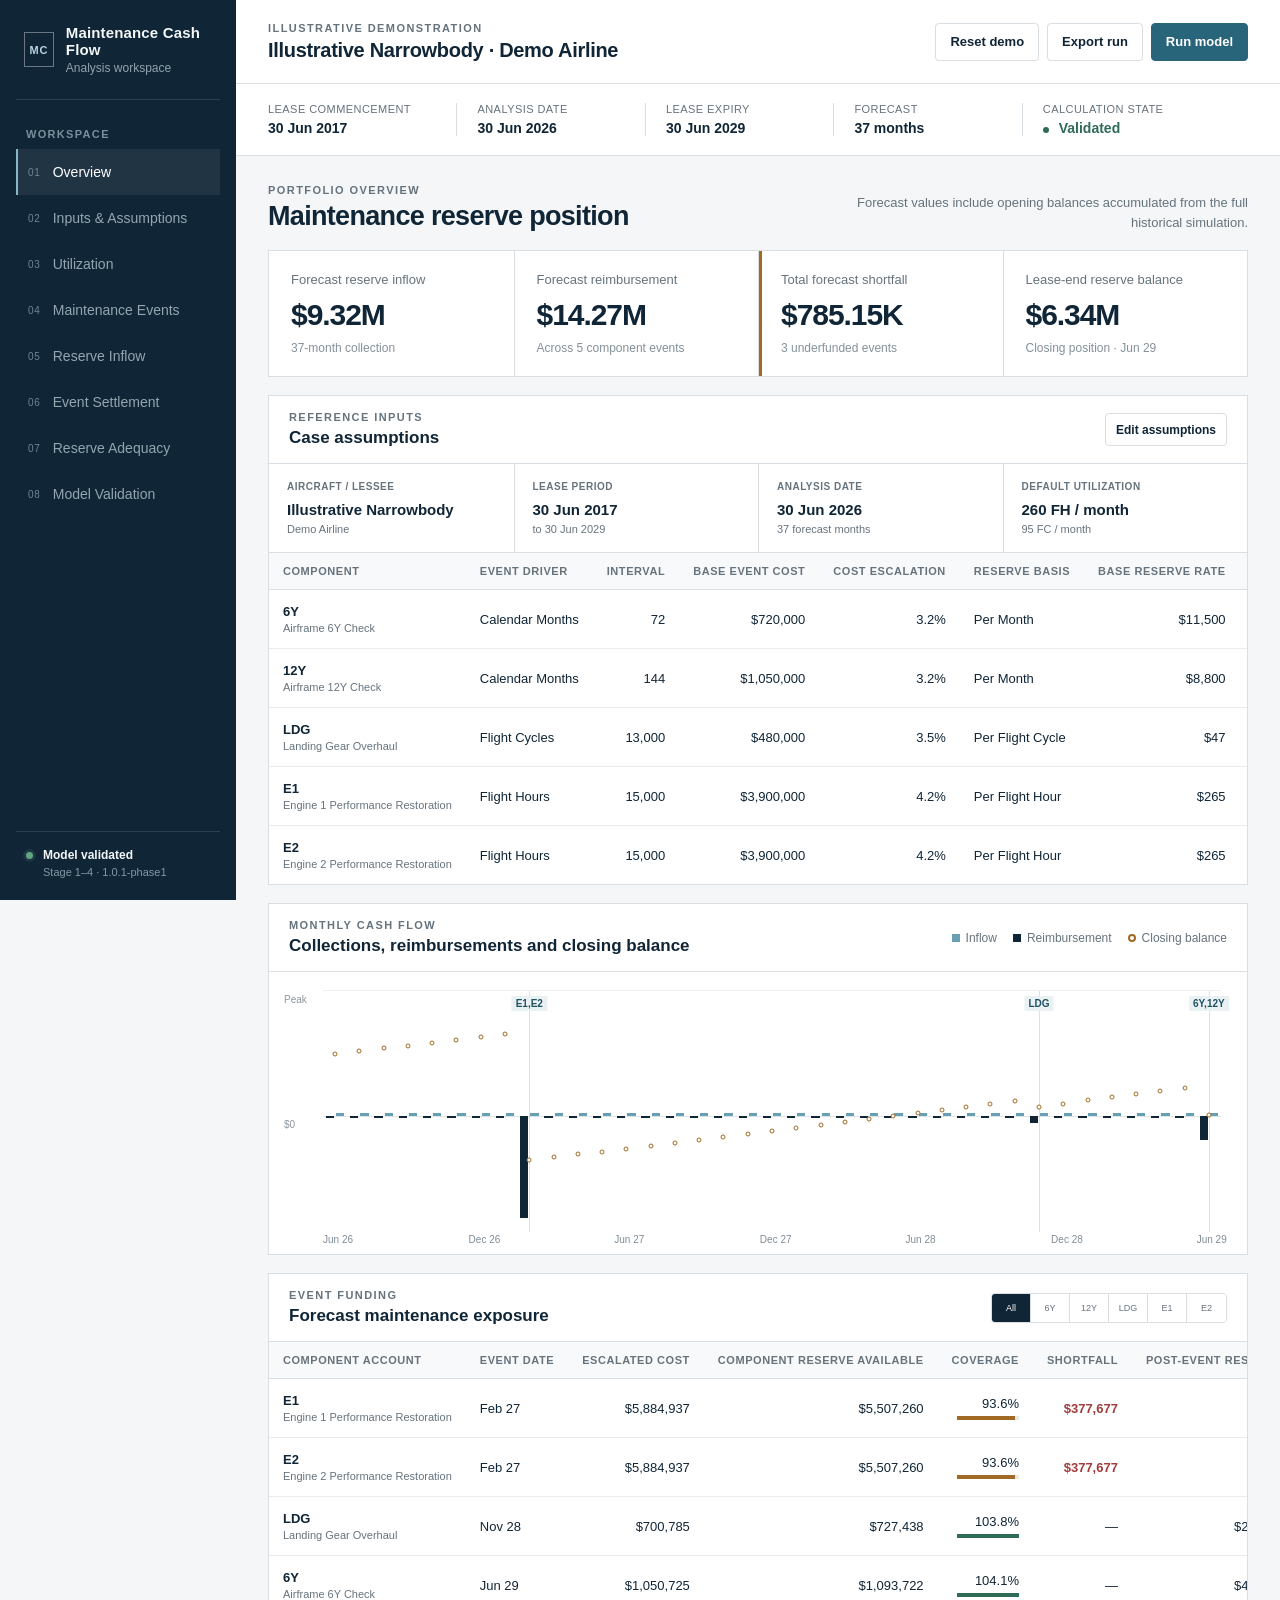
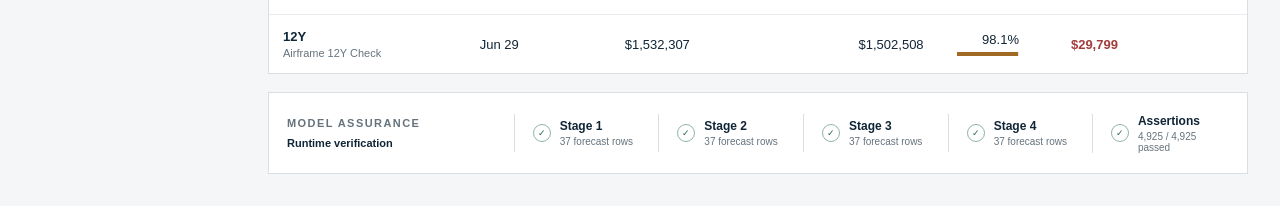
==== commit c21ea43e: "Calibrate demonstration funding outcomes" ====
--- a/docs/index.html
+++ b/docs/index.html
@@ -25,7 +25,7 @@
           <button class="nav-item" data-view="risk"><span class="nav-index">07</span>Reserve Adequacy</button>
           <button class="nav-item" data-view="audit"><span class="nav-index">08</span>Model Validation</button>
         </nav>
-        <div class="model-version"><span class="status-dot"></span><div><strong id="model-state">Model validated</strong><span id="model-version">Stage 1–4 · v1.0.0-phase1</span></div></div>
+        <div class="model-version"><span class="status-dot"></span><div><strong id="model-state">Model validated</strong><span id="model-version">Stage 1–4 · v1.0.1-phase1</span></div></div>
       </aside>
 
       <main class="workspace">
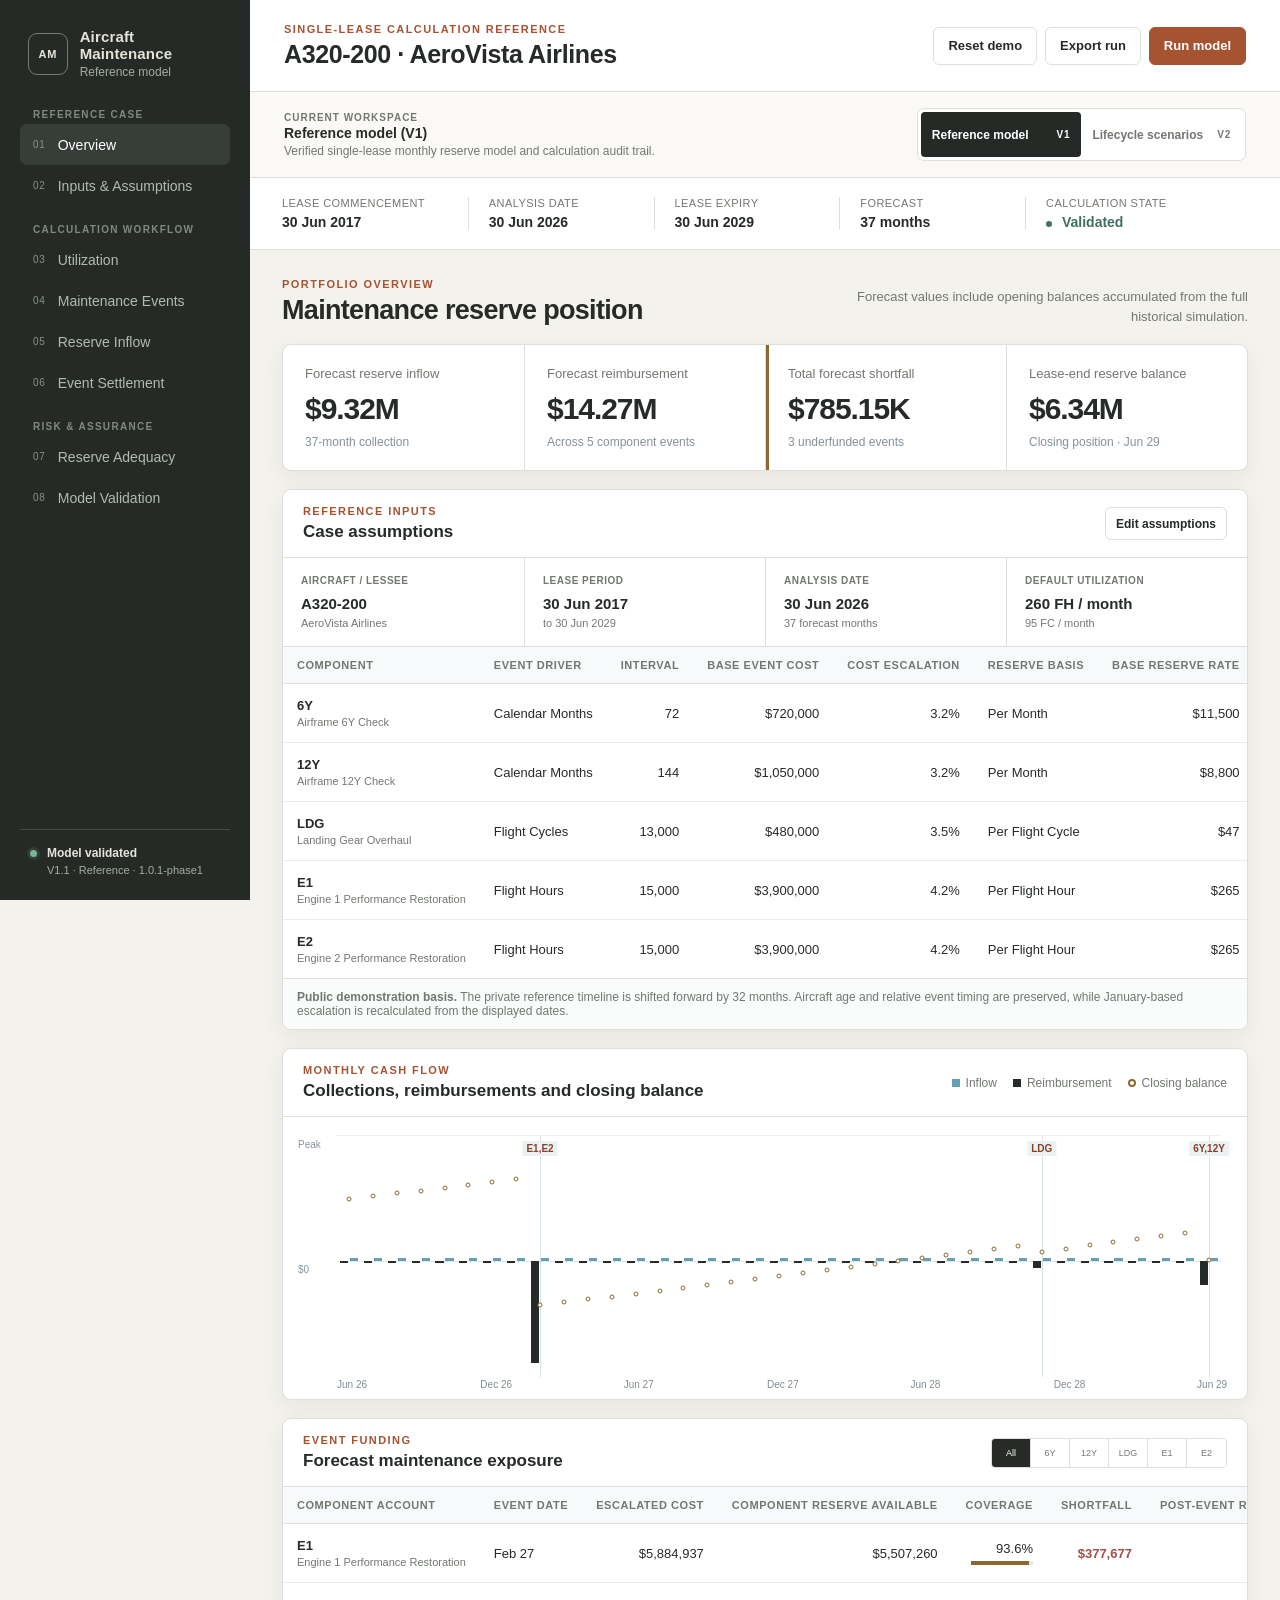
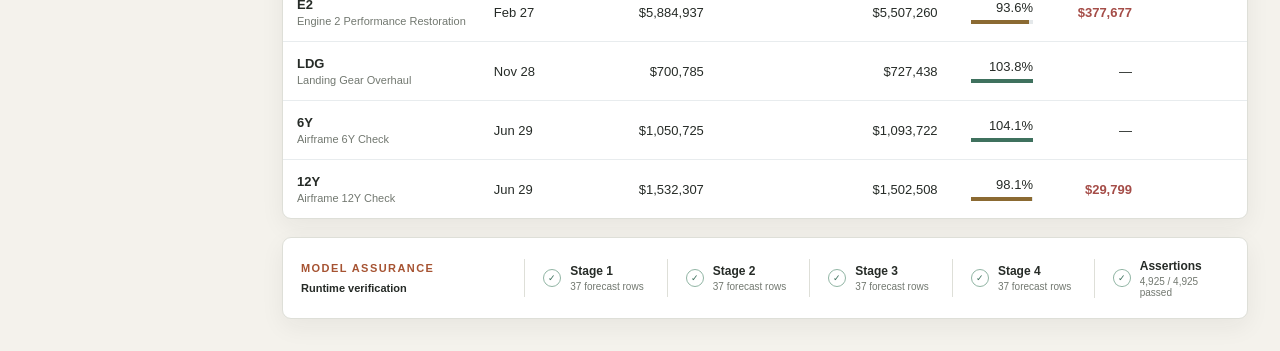
==== commit 4368add7: "Complete lifecycle dashboard and public demo" ====
--- a/docs/index.html
+++ b/docs/index.html
@@ -11,32 +11,46 @@
     <div class="application-shell">
       <aside class="side-navigation">
         <div class="product-mark" aria-label="Aircraft Maintenance Cash Flow Analysis">
-          <span class="mark-symbol">MC</span>
-          <span><strong>Maintenance Cash Flow</strong><small>Analysis workspace</small></span>
+          <span class="mark-symbol">AM</span>
+          <span><strong>Aircraft Maintenance</strong><small>Reference model</small></span>
         </div>
         <nav id="model-navigation" aria-label="Model sections">
-          <p class="nav-label">Workspace</p>
+          <p class="nav-label">Reference case</p>
           <button class="nav-item active" data-view="overview"><span class="nav-index">01</span>Overview</button>
           <button class="nav-item" data-view="assumptions"><span class="nav-index">02</span>Inputs &amp; Assumptions</button>
+          <p class="nav-label">Calculation workflow</p>
           <button class="nav-item" data-view="utilization"><span class="nav-index">03</span>Utilization</button>
           <button class="nav-item" data-view="events"><span class="nav-index">04</span>Maintenance Events</button>
           <button class="nav-item" data-view="inflows"><span class="nav-index">05</span>Reserve Inflow</button>
           <button class="nav-item" data-view="cashflow"><span class="nav-index">06</span>Event Settlement</button>
+          <p class="nav-label">Risk &amp; assurance</p>
           <button class="nav-item" data-view="risk"><span class="nav-index">07</span>Reserve Adequacy</button>
           <button class="nav-item" data-view="audit"><span class="nav-index">08</span>Model Validation</button>
         </nav>
-        <div class="model-version"><span class="status-dot"></span><div><strong id="model-state">Model validated</strong><span id="model-version">Stage 1–4 · v1.0.1-phase1</span></div></div>
+        <div class="model-version"><span class="status-dot"></span><div><strong id="model-state">Deterministic engine</strong><span id="model-version">V1.1 · Reference</span></div></div>
       </aside>
 
       <main class="workspace">
         <header class="top-bar">
-          <div><p class="eyebrow" id="case-context">Illustrative demonstration</p><h1 id="case-title">Illustrative Narrowbody · Demo Airline</h1></div>
+          <div><p class="eyebrow" id="case-context">Single-lease calculation reference</p><h1 id="case-title">A320-200 · AeroVista Airlines</h1></div>
           <div class="top-actions">
             <button class="button secondary" id="reset-case">Reset demo</button>
             <button class="button secondary" id="export-data">Export run</button>
             <button class="button primary" id="run-model">Run model</button>
           </div>
         </header>
+
+        <section class="workspace-switcher" aria-label="Model workspace">
+          <div class="workspace-copy">
+            <span>Current workspace</span>
+            <strong>Reference model (V1)</strong>
+            <p>Verified single-lease monthly reserve model and calculation audit trail.</p>
+          </div>
+          <nav class="workspace-tabs" aria-label="Choose model workspace">
+            <a class="active" href="./" aria-current="page"><span>Reference model</span><small>V1</small></a>
+            <a href="v2/"><span>Lifecycle scenarios</span><small>V2</small></a>
+          </nav>
+        </section>
 
         <section class="case-strip" aria-label="Case details">
           <div><span>Lease commencement</span><strong id="lease-start">—</strong></div>
--- a/docs/styles.css
+++ b/docs/styles.css
@@ -213,6 +213,57 @@
   align-items: center;
   gap: 8px;
 }
+
+.workspace-switcher {
+  min-height: 86px;
+  padding: 14px 32px;
+  border-bottom: 1px solid var(--border);
+  background: #f8fafb;
+  display: flex;
+  align-items: center;
+  justify-content: space-between;
+  gap: 28px;
+}
+
+.workspace-copy > span {
+  display: block;
+  margin-bottom: 2px;
+  color: var(--muted);
+  font-size: 10px;
+  font-weight: 750;
+  letter-spacing: .1em;
+  text-transform: uppercase;
+}
+
+.workspace-copy strong { font-size: 14px; }
+.workspace-copy p { margin: 3px 0 0; color: var(--muted); font-size: 12px; }
+
+.workspace-tabs {
+  display: grid;
+  grid-template-columns: repeat(2, minmax(150px, 1fr));
+  padding: 3px;
+  border: 1px solid var(--border);
+  border-radius: 7px;
+  background: #fff;
+}
+
+.workspace-tabs a {
+  min-height: 45px;
+  padding: 7px 11px;
+  border-radius: 4px;
+  color: var(--muted);
+  display: flex;
+  align-items: center;
+  justify-content: space-between;
+  gap: 14px;
+  text-decoration: none;
+  font-size: 12px;
+  font-weight: 700;
+}
+
+.workspace-tabs a:hover { background: #f3f6f7; color: var(--ink); }
+.workspace-tabs a.active { background: var(--ink); color: #fff; }
+.workspace-tabs small { color: inherit; font-size: 10px; letter-spacing: .08em; }
 
 .button {
   min-height: 35px;
@@ -2203,6 +2254,8 @@
   .product-mark { padding: 0; border: 0; }
   .workspace { margin-left: 0; }
   .top-bar { padding: 0 18px; }
+  .workspace-switcher { padding: 14px 18px; align-items: stretch; flex-direction: column; gap: 12px; }
+  .workspace-tabs { grid-template-columns: 1fr; }
   .case-strip { padding-inline: 18px; grid-template-columns: repeat(2, 1fr); }
   .overview-heading { padding-inline: 18px; display: block; }
   .overview-note { margin-top: 9px; text-align: left; }
@@ -2293,6 +2346,82 @@
 .component-pill { height: 28px; font-size: 11px; }
 .event-summary strong { font-size: 13px; }
 .event-summary small, .event-timeline span, .event-timeline time { font-size: 11px; }
+
+/* V2-aligned reference workspace shell */
+:root {
+  --canvas: #f4f2ec;
+  --surface: #ffffff;
+  --ink: #262b27;
+  --muted: #727870;
+  --border: #dedfd8;
+  --accent: #a65332;
+  --accent-dark: #874128;
+  --funded: #3f715e;
+  --warning: #8b6a32;
+  --danger: #a54d48;
+}
+
+.side-navigation {
+  width: 250px;
+  padding: 28px 20px 20px;
+  background: #252a27;
+  color: #e7e3d9;
+}
+
+.workspace { margin-left: 250px; }
+.product-mark { padding: 0 8px 30px; border-bottom: 0; }
+.mark-symbol { width: 42px; height: 42px; border-color: #747c75; border-radius: 9px; color: #e7e3d9; }
+.product-mark small { color: #a4ada6; }
+.side-navigation nav { margin-top: 0; }
+.nav-label { margin: 18px 13px 4px; color: #7f8982; font-size: 10px; letter-spacing: .13em; }
+.nav-label:first-child { margin-top: 0; }
+.nav-item { min-height: 41px; padding: 0 13px; border-left: 0; border-radius: 7px; color: #b2bab4; }
+.nav-item:not(.active):hover { background: #303632; color: #fff; }
+.nav-item.active { border-left-color: transparent; background: #373e39; color: #fff; }
+.nav-index { color: #89918b; }
+.model-version { border-top-color: #454d47; }
+.model-version span { color: #a4ada6; }
+.status-dot { background: #79b596; box-shadow: 0 0 0 3px rgba(121, 181, 150, .14); }
+
+.top-bar { height: 92px; padding-inline: 34px; }
+.top-bar h1 { font-size: 25px; }
+.eyebrow { color: var(--accent); }
+.button { border-radius: 6px; }
+.button.primary { border-color: var(--accent); background: var(--accent); }
+.workspace-switcher { padding-inline: 34px; border-color: var(--border); background: #faf9f5; }
+.workspace-tabs a:hover { background: #f2f0ea; }
+.workspace-tabs a.active { background: #252a27; }
+
+.metric-grid,
+.panel,
+.audit-strip,
+.reserve-account-control,
+.event-summary,
+.form-actions {
+  border-radius: 9px;
+  box-shadow: 0 8px 24px rgba(37, 42, 39, .06);
+}
+
+.metric-grid,
+.panel,
+.audit-strip,
+.reserve-account-control,
+.event-summary { overflow: hidden; }
+.note, .schedule-note { border-color: #d9c4b8; background: #f4ebe5; color: #5d4a3e; }
+.component-pill, .status.neutral { background: #f1e6df; color: var(--accent); }
+input, select { border-color: #d2d5ce; border-radius: 6px; }
+
+@media (max-width: 1120px) {
+  .side-navigation { width: 220px; }
+  .workspace { margin-left: 220px; }
+}
+
+@media (max-width: 800px) {
+  .side-navigation { width: 100%; }
+  .workspace { margin-left: 0; }
+  .top-bar { height: auto; min-height: 92px; padding-block: 16px; gap: 16px; }
+  .workspace-switcher { padding-inline: 18px; }
+}
 .risk-exception-card time, .risk-exception-card dt, .audit-cards p, .audit-cards small, .reconciliation-grid small, .methodology p { font-size: 11px; }
 .risk-exception-card dd, .reconciliation-grid strong { font-size: 13px; }
 .toast { font-size: 13px; }
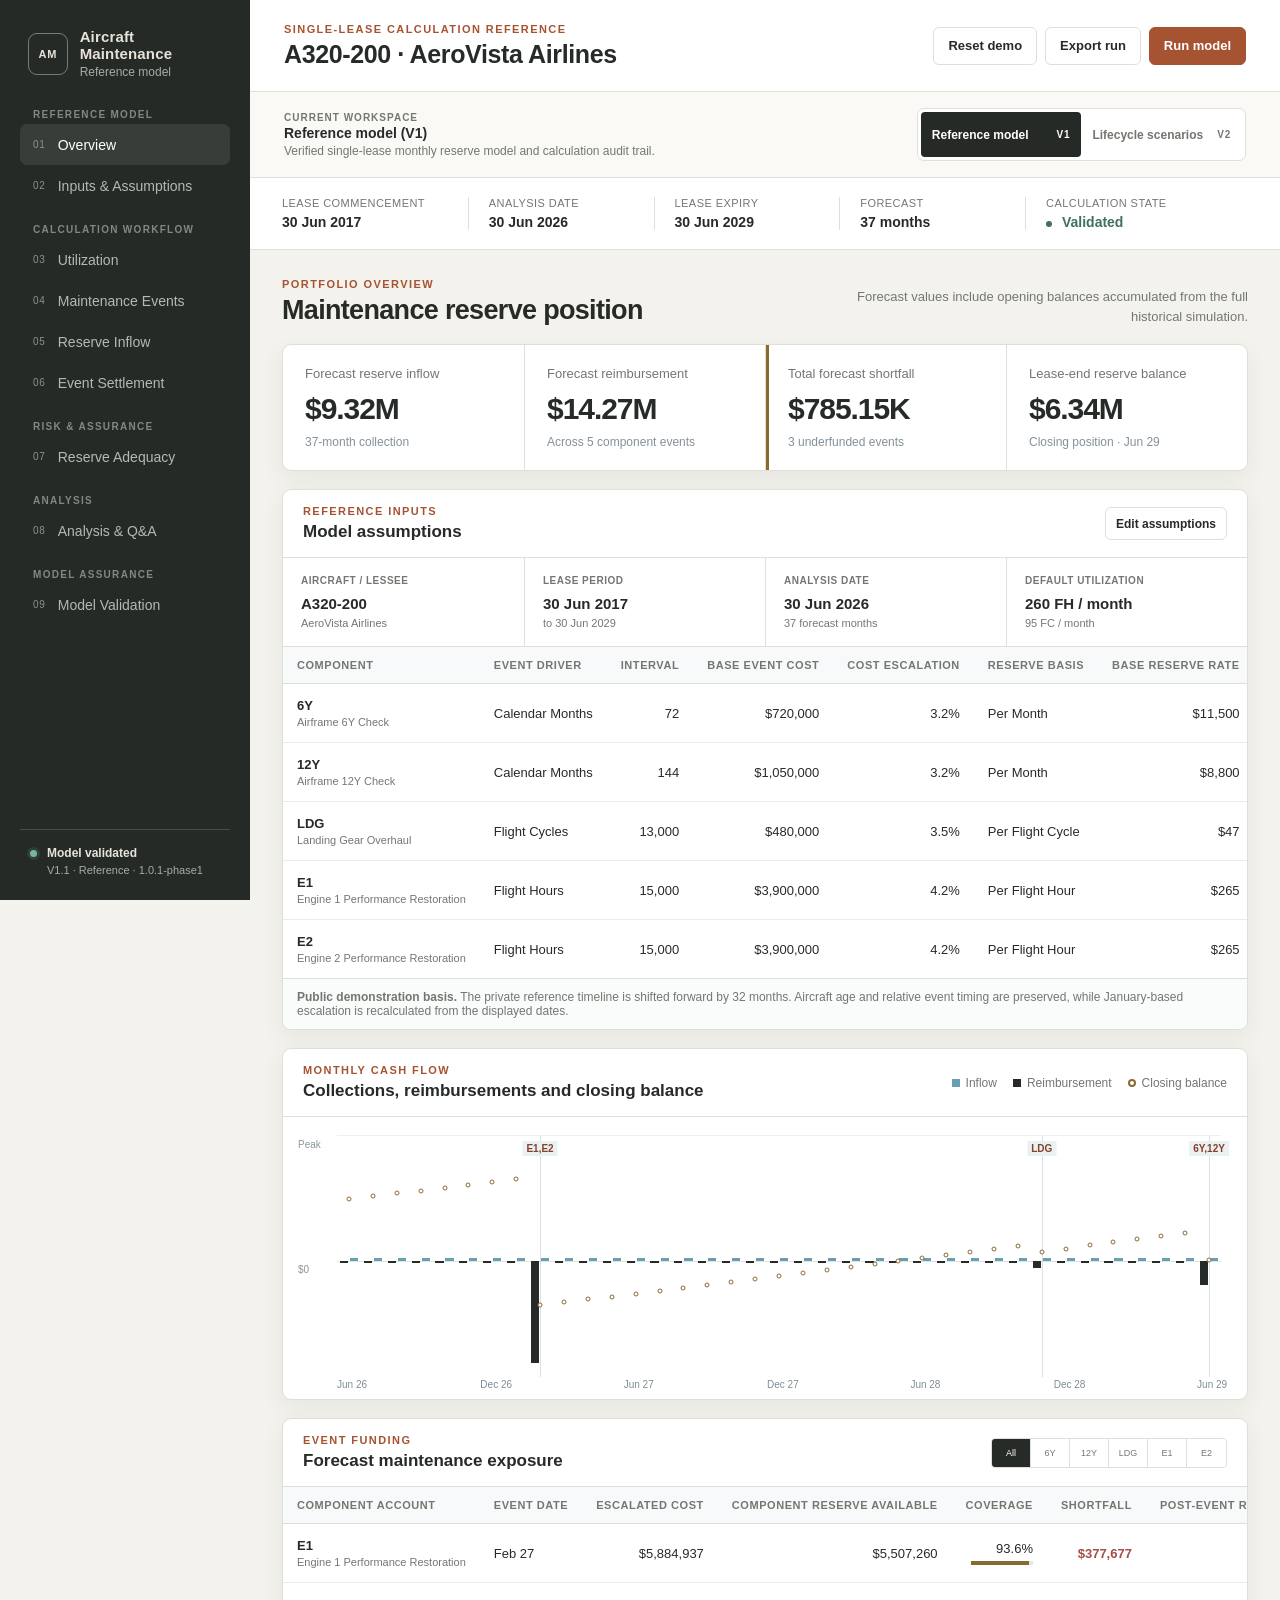
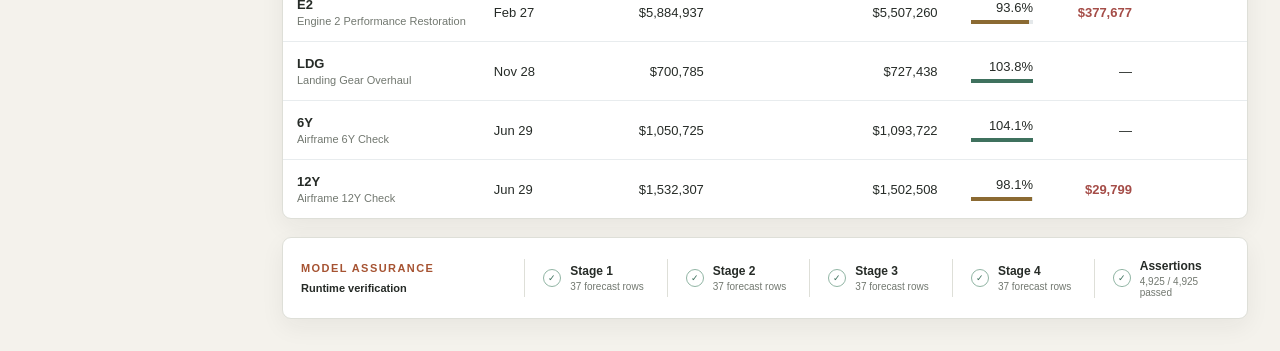
==== commit 9bff69a9: "Add verified analysis and demo workflow" ====
--- a/docs/index.html
+++ b/docs/index.html
@@ -15,7 +15,7 @@
           <span><strong>Aircraft Maintenance</strong><small>Reference model</small></span>
         </div>
         <nav id="model-navigation" aria-label="Model sections">
-          <p class="nav-label">Reference case</p>
+          <p class="nav-label">Reference model</p>
           <button class="nav-item active" data-view="overview"><span class="nav-index">01</span>Overview</button>
           <button class="nav-item" data-view="assumptions"><span class="nav-index">02</span>Inputs &amp; Assumptions</button>
           <p class="nav-label">Calculation workflow</p>
@@ -25,7 +25,10 @@
           <button class="nav-item" data-view="cashflow"><span class="nav-index">06</span>Event Settlement</button>
           <p class="nav-label">Risk &amp; assurance</p>
           <button class="nav-item" data-view="risk"><span class="nav-index">07</span>Reserve Adequacy</button>
-          <button class="nav-item" data-view="audit"><span class="nav-index">08</span>Model Validation</button>
+          <p class="nav-label">Analysis</p>
+          <button class="nav-item" data-view="analysis"><span class="nav-index">08</span>Analysis &amp; Q&amp;A</button>
+          <p class="nav-label">Model assurance</p>
+          <button class="nav-item" data-view="audit"><span class="nav-index">09</span>Model Validation</button>
         </nav>
         <div class="model-version"><span class="status-dot"></span><div><strong id="model-state">Deterministic engine</strong><span id="model-version">V1.1 · Reference</span></div></div>
       </aside>
@@ -52,7 +55,7 @@
           </nav>
         </section>
 
-        <section class="case-strip" aria-label="Case details">
+        <section class="case-strip" aria-label="Model details">
           <div><span>Lease commencement</span><strong id="lease-start">—</strong></div>
           <div><span>Analysis date</span><strong id="analysis-date">—</strong></div>
           <div><span>Lease expiry</span><strong id="lease-expiry">—</strong></div>
--- a/docs/styles.css
+++ b/docs/styles.css
@@ -2303,6 +2303,119 @@
   .schedule-actions { width: 100%; align-items: flex-start; justify-content: space-between; }
 }
 
+/* V1 analysis response */
+.analysis-usage-guide { margin-bottom: 18px; }
+.analysis-guide-heading { display: flex; align-items: flex-start; justify-content: space-between; gap: 20px; padding: 24px 26px 18px; }
+.analysis-guide-heading h3 { margin: 4px 0 0; font-size: 20px; }
+.analysis-steps { display: grid; grid-template-columns: repeat(3, 1fr); border-block: 1px solid var(--border); }
+.analysis-steps article { display: flex; gap: 14px; padding: 22px 24px; }
+.analysis-steps article + article { border-left: 1px solid var(--border); }
+.analysis-steps article > span { display: grid; flex: 0 0 31px; height: 31px; place-items: center; border-radius: 50%; background: #f1e6df; color: var(--accent); font-size: 10px; font-weight: 800; }
+.analysis-steps strong { display: block; margin: 2px 0 7px; font-size: 14px; }
+.analysis-steps p { margin: 0; color: var(--muted); font-size: 12px; line-height: 1.6; }
+.analysis-boundary { display: flex; gap: 18px; padding: 15px 24px; background: #faf9f5; }
+.analysis-boundary strong { flex: 0 0 190px; font-size: 12px; }
+.analysis-boundary span { color: var(--muted); font-size: 12px; line-height: 1.55; }
+.analysis-mode-tabs { display: grid; grid-template-columns: repeat(2, minmax(0, 1fr)); gap: 10px; margin-bottom: 18px; }
+.analysis-mode-tabs button { display: flex; align-items: center; justify-content: space-between; min-height: 68px; padding: 15px 18px; border: 1px solid var(--border); border-radius: 8px; background: var(--surface); color: var(--ink); text-align: left; cursor: pointer; }
+.analysis-mode-tabs button:hover { border-color: #c7b5a9; }
+.analysis-mode-tabs button.selected { border-color: var(--accent); box-shadow: inset 3px 0 0 var(--accent); background: #fbf7f3; }
+.analysis-mode-tabs strong, .analysis-mode-tabs small { display: block; }
+.analysis-mode-tabs strong { font-size: 14px; }
+.analysis-mode-tabs small { color: var(--muted); font-size: 11px; }
+.analysis-controls { display: grid; grid-template-columns: minmax(300px, 1fr) minmax(250px, 360px) auto; align-items: end; gap: 24px; padding: 24px; }
+.analysis-control-copy h3 { margin: 4px 0 8px; font-size: 18px; }
+.analysis-control-copy p:not(.eyebrow) { margin: 0; color: var(--muted); font-size: 12px; line-height: 1.6; }
+.analysis-report-select { margin: 0; }
+.analysis-question-panel { padding: 24px; }
+.analysis-question-field { display: block; margin-top: 22px; }
+.analysis-question-field > span, .suggested-question-block > span { display: block; margin-bottom: 8px; color: var(--muted); font-size: 11px; font-weight: 700; letter-spacing: .04em; text-transform: uppercase; }
+.analysis-question-field textarea { width: 100%; min-height: 112px; resize: vertical; padding: 14px 15px; border: 1px solid #d2d5ce; border-radius: 7px; color: var(--ink); font: inherit; line-height: 1.55; }
+.analysis-question-field textarea:focus { border-color: var(--accent); outline: 2px solid rgba(166, 83, 50, .12); }
+.analysis-question-field small { display: block; margin-top: 6px; color: var(--muted); font-size: 10px; text-align: right; }
+.suggested-question-block { margin-top: 18px; }
+.suggested-question-block > div { display: flex; flex-wrap: wrap; gap: 8px; }
+.suggested-question-block button { padding: 8px 11px; border: 1px solid var(--border); border-radius: 18px; background: #faf9f5; color: #505750; font-size: 11px; cursor: pointer; }
+.suggested-question-block button:hover { border-color: var(--accent); color: var(--accent); }
+.analysis-question-actions { display: flex; align-items: center; justify-content: space-between; gap: 18px; margin-top: 22px; padding-top: 18px; border-top: 1px solid var(--border); }
+.analysis-question-actions > span { color: var(--muted); font-size: 11px; }
+.analysis-result-question { max-width: 720px; margin: 7px 0 0; color: var(--muted); font-size: 12px; }
+
+.case-question-grid {
+  display: grid;
+  grid-template-columns: repeat(3, minmax(0, 1fr));
+  gap: 14px;
+  margin-bottom: 18px;
+}
+
+.case-question-card {
+  display: flex;
+  gap: 15px;
+  min-height: 158px;
+  padding: 22px;
+  border: 1px solid var(--border);
+  border-radius: 9px;
+  background: var(--surface);
+  box-shadow: 0 8px 24px rgba(37, 42, 39, .05);
+}
+
+.case-question-card > span {
+  display: grid;
+  flex: 0 0 34px;
+  height: 34px;
+  place-items: center;
+  border-radius: 50%;
+  background: #f1e6df;
+  color: var(--accent);
+  font-size: 11px;
+  font-weight: 800;
+}
+
+.case-question-card h3 { margin: 3px 0 10px; font-size: 16px; }
+.case-question-card p { margin: 0; color: var(--muted); font-size: 13px; line-height: 1.65; }
+.case-report-controls { display: flex; align-items: center; justify-content: space-between; gap: 28px; padding: 24px; }
+.case-report-controls h3 { margin: 3px 0 8px; font-size: 18px; }
+.case-report-controls p:not(.eyebrow) { max-width: 760px; margin: 0; color: var(--muted); line-height: 1.6; }
+.case-report-controls .button { flex: 0 0 auto; }
+.case-report-empty { padding: 18px; }
+.case-report-output .panel-header { padding: 22px 24px; border-bottom: 1px solid var(--border); }
+.case-report-prose { max-width: 980px; padding: 28px 32px 34px; color: #333934; }
+.case-report-prose h2 { margin: 0 0 22px; font-size: 25px; }
+.case-report-prose h3 { margin: 30px 0 12px; font-size: 18px; }
+.case-report-prose h4 { margin: 22px 0 10px; font-size: 15px; }
+.case-report-prose p { margin: 8px 0; line-height: 1.72; }
+.case-report-prose code { padding: 2px 5px; border-radius: 3px; background: #f2f0ea; font-size: 12px; }
+.case-report-prose hr { margin: 28px 0; border: 0; border-top: 1px solid var(--border); }
+.case-report-prose .report-bullet { position: relative; margin: 7px 0; padding-left: 18px; line-height: 1.65; }
+.case-report-prose .report-bullet::before { position: absolute; left: 2px; content: "•"; color: var(--accent); }
+.case-report-prose .report-space { height: 5px; }
+.case-report-prose .report-table { margin: 18px 0; overflow-x: auto; border: 1px solid var(--border); border-radius: 7px; }
+.case-report-prose .report-table table { margin: 0; width: 100%; }
+.case-report-prose .report-table th,
+.case-report-prose .report-table td { padding: 11px 13px; }
+.verified-ref { display: inline-block; margin-left: 5px; padding: 2px 6px; border-radius: 10px; background: #e8f2ed; color: var(--funded); font-size: 9px; font-weight: 800; letter-spacing: .04em; text-transform: uppercase; vertical-align: middle; }
+.case-report-audit { display: flex; flex-wrap: wrap; gap: 8px; padding: 15px 24px; border-top: 1px solid var(--border); background: #faf9f5; }
+.case-report-audit span { padding: 5px 8px; border: 1px solid var(--border); border-radius: 4px; color: var(--muted); font-size: 10px; }
+.status-banner.error { margin-bottom: 18px; padding: 16px 20px; border: 1px solid #dec0bd; border-radius: 8px; background: #fbefee; color: var(--danger); }
+.status-banner.error p { margin: 4px 0 0; }
+
+@media (max-width: 1050px) {
+  .analysis-steps { grid-template-columns: 1fr; }
+  .analysis-steps article + article { border-top: 1px solid var(--border); border-left: 0; }
+  .analysis-controls { grid-template-columns: 1fr; align-items: stretch; }
+  .case-question-grid { grid-template-columns: 1fr; }
+  .case-question-card { min-height: auto; }
+}
+
+@media (max-width: 800px) {
+  .analysis-guide-heading, .analysis-boundary, .analysis-question-actions { align-items: stretch; flex-direction: column; }
+  .analysis-boundary strong { flex-basis: auto; }
+  .analysis-mode-tabs { grid-template-columns: 1fr; }
+  .analysis-mode-tabs button { align-items: flex-start; flex-direction: column; gap: 5px; }
+  .case-report-controls { align-items: stretch; flex-direction: column; }
+  .case-report-prose { padding: 22px 18px 28px; }
+}
+
 /* Readability scale: designed for normal desktop zoom, not spreadsheet-density viewing. */
 body { font-size: 14px; }
 .product-mark strong { font-size: 15px; }
